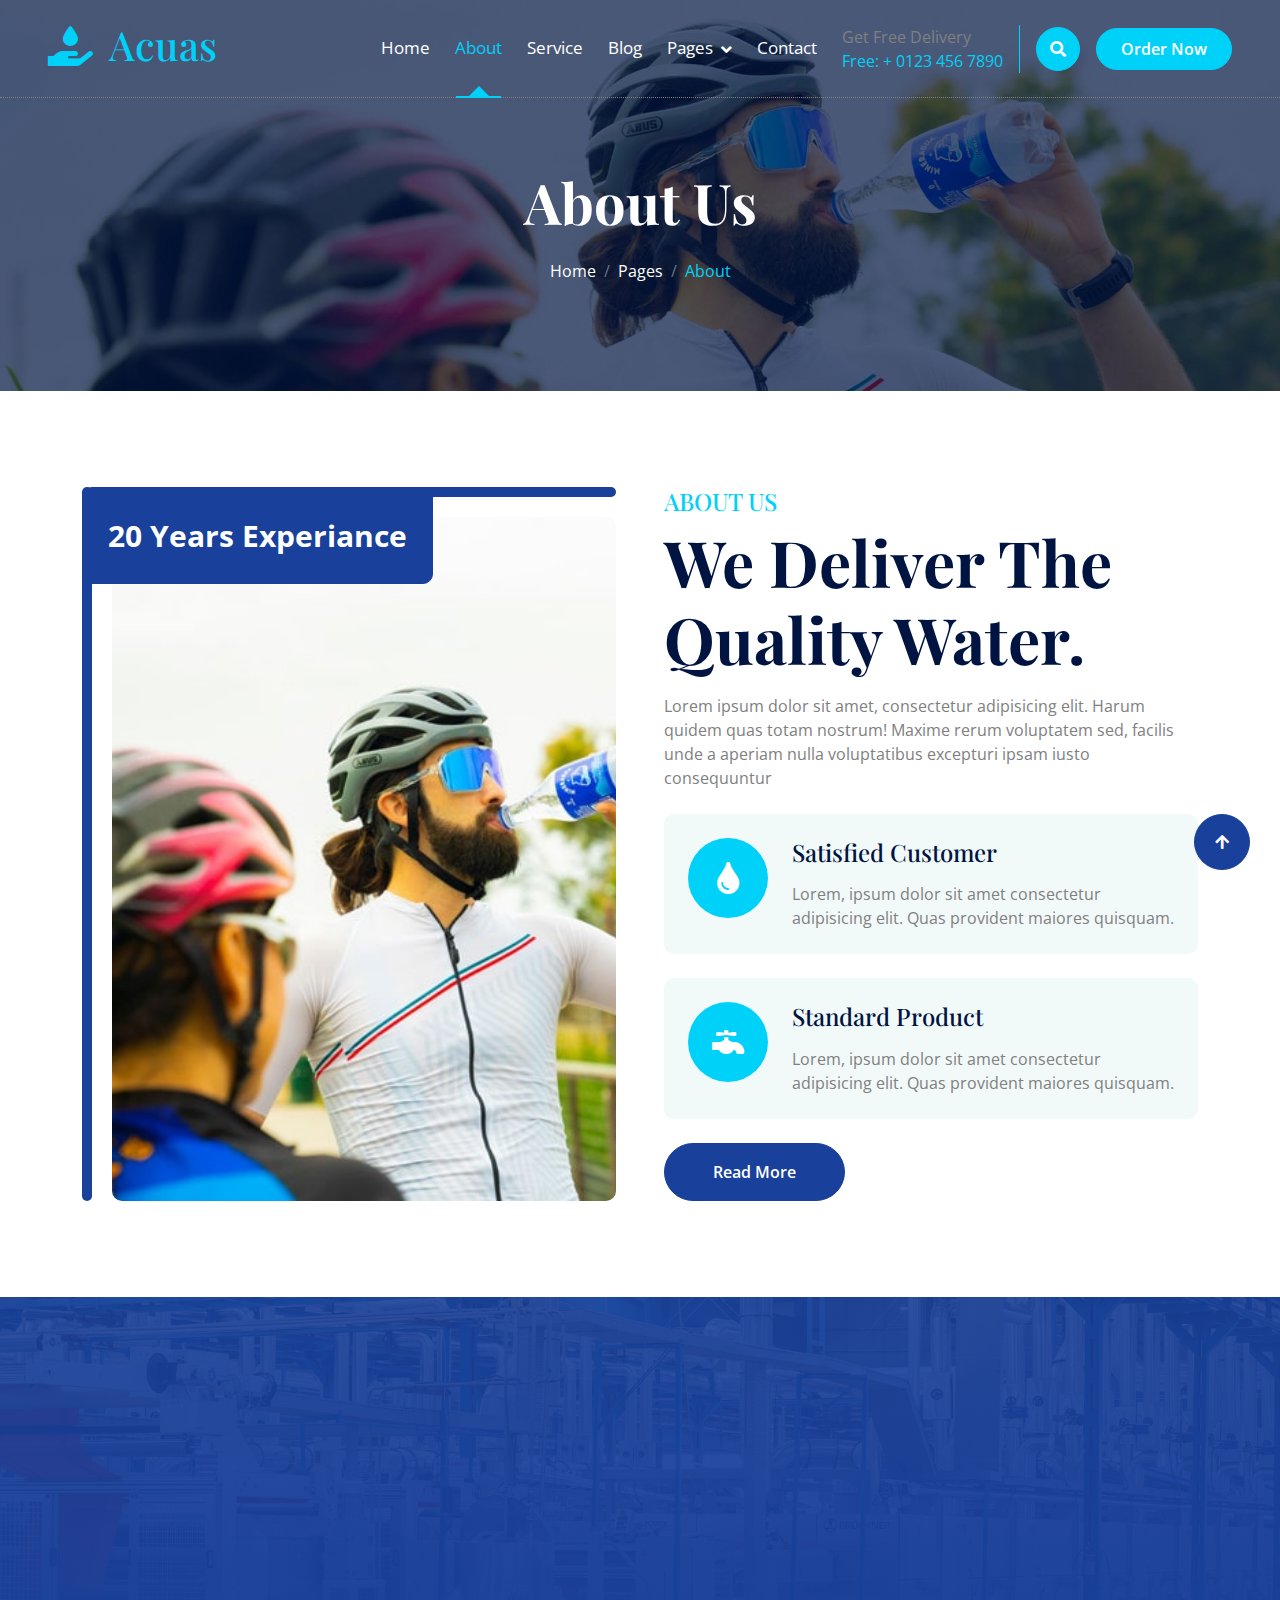
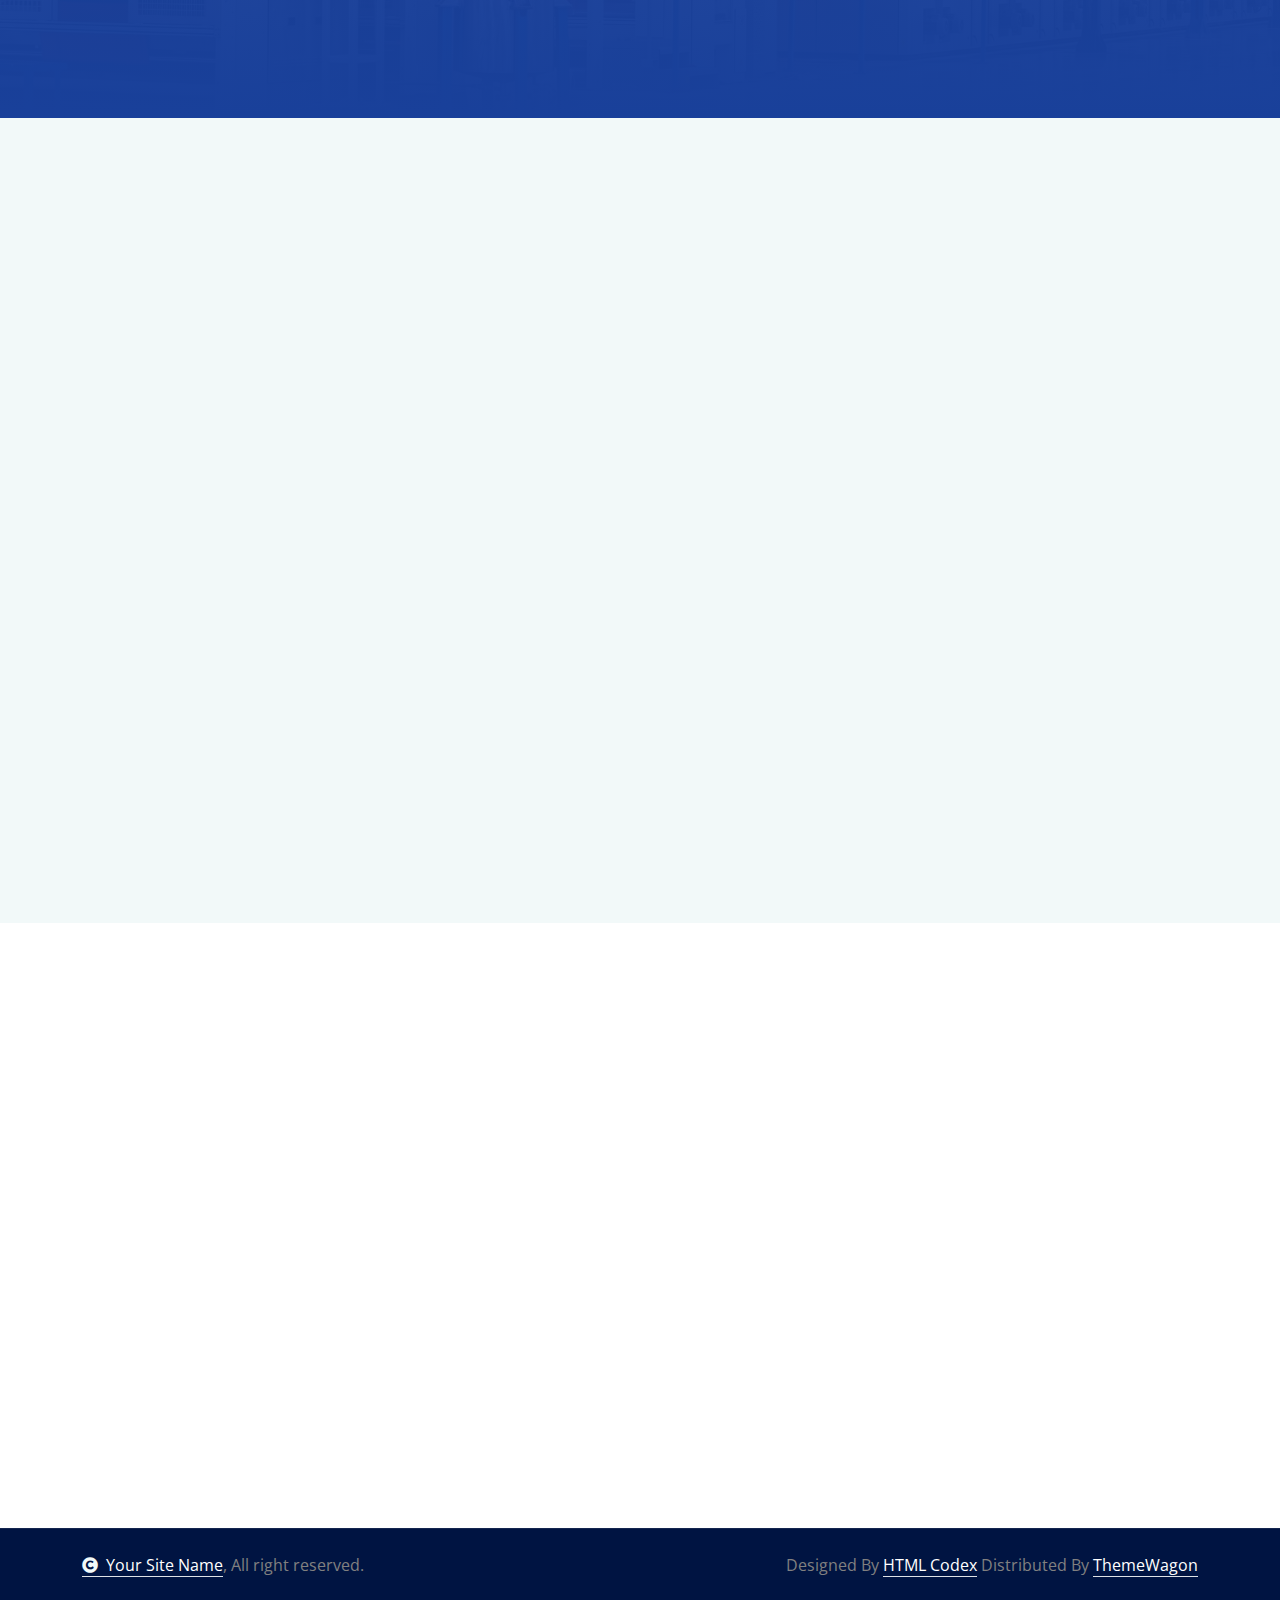
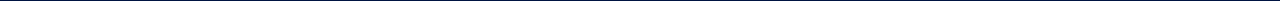
==== about.html @ ed6ddd1a "WIP" ====
<!DOCTYPE html>
<html lang="en">

    <head>
        <meta charset="utf-8">
        <title>Acuas - Drinking Water Website Template</title>
        <meta content="width=device-width, initial-scale=1.0" name="viewport">
        <meta content="" name="keywords">
        <meta content="" name="description">

        <!-- Google Web Fonts -->
        <link rel="preconnect" href="https://fonts.googleapis.com">
        <link rel="preconnect" href="https://fonts.gstatic.com" crossorigin>
        <link href="https://fonts.googleapis.com/css2?family=Open+Sans:ital,wdth,wght@0,75..100,300..800;1,75..100,300..800&family=Playfair+Display:ital,wght@0,400..900;1,400..900&display=swap" rel="stylesheet"> 

        <!-- Icon Font Stylesheet -->
        <link rel="stylesheet" href="https://use.fontawesome.com/releases/v5.15.4/css/all.css"/>
        <link href="https://cdn.jsdelivr.net/npm/bootstrap-icons@1.4.1/font/bootstrap-icons.css" rel="stylesheet">

        <!-- Libraries Stylesheet -->
        <link href="lib/animate/animate.min.css" rel="stylesheet">
        <link href="lib/owlcarousel/assets/owl.carousel.min.css" rel="stylesheet">


        <!-- Customized Bootstrap Stylesheet -->
        <link href="css/bootstrap.min.css" rel="stylesheet">

        <!-- Template Stylesheet -->
        <link href="css/style.css" rel="stylesheet">
    </head>

    <body>

        <!-- Spinner Start -->
        <div id="spinner" class="show bg-white position-fixed translate-middle w-100 vh-100 top-50 start-50 d-flex align-items-center justify-content-center">
            <div class="spinner-border text-primary" style="width: 3rem; height: 3rem;" role="status">
                <span class="sr-only">Loading...</span>
            </div>
        </div>
        <!-- Spinner End -->

        <!-- Navbar & Hero Start -->
        <div class="container-fluid position-relative p-0">
            <nav class="navbar navbar-expand-lg navbar-light px-4 px-lg-5 py-3 py-lg-0">
                <a href="" class="navbar-brand p-0">
                    <h1 class="text-primary"><i class="fas fa-hand-holding-water me-3"></i>Acuas</h1>
                    <!-- <img src="img/logo.png" alt="Logo"> -->
                </a>
                <button class="navbar-toggler" type="button" data-bs-toggle="collapse" data-bs-target="#navbarCollapse">
                    <span class="fa fa-bars"></span>
                </button>
                <div class="collapse navbar-collapse" id="navbarCollapse">
                    <div class="navbar-nav ms-auto py-0">
                        <a href="index.html" class="nav-item nav-link">Home</a>
                        <a href="about.html" class="nav-item nav-link active">About</a>
                        <a href="service.html" class="nav-item nav-link">Service</a>
                        <a href="blog.html" class="nav-item nav-link">Blog</a>
                        <div class="nav-item dropdown">
                            <a href="#" class="nav-link dropdown-toggle" data-bs-toggle="dropdown">Pages</a>
                            <div class="dropdown-menu m-0">
                                <a href="feature.html" class="dropdown-item">Our Feature</a>
                                <a href="product.html" class="dropdown-item">Our Product</a>
                                <a href="team.html" class="dropdown-item">Our Team</a>
                                <a href="testimonial.html" class="dropdown-item">Testimonial</a>
                                <a href="404.html" class="dropdown-item">404 Page</a>
                            </div>
                        </div>
                        <a href="contact.html" class="nav-item nav-link">Contact</a>
                    </div>
                    <div class="d-none d-xl-flex me-3">
                        <div class="d-flex flex-column pe-3 border-end border-primary">
                            <span class="text-body">Get Free Delivery</span>
                            <a href="tel:+4733378901"><span class="text-primary">Free: + 0123 456 7890</span></a>
                        </div>
                    </div>
                    <button class="btn btn-primary btn-md-square d-flex flex-shrink-0 mb-3 mb-lg-0 rounded-circle me-3" data-bs-toggle="modal" data-bs-target="#searchModal"><i class="fas fa-search"></i></button>
                    <a href="" class="btn btn-primary rounded-pill d-inline-flex flex-shrink-0 py-2 px-4">Order Now</a>
                </div>
            </nav>

            <!-- Header Start -->
            <div class="container-fluid bg-breadcrumb">
                <div class="container text-center py-5" style="max-width: 900px;">
                    <h4 class="text-white display-4 mb-4 wow fadeInDown" data-wow-delay="0.1s">About Us</h4>
                    <ol class="breadcrumb d-flex justify-content-center mb-0 wow fadeInDown" data-wow-delay="0.3s">
                        <li class="breadcrumb-item"><a href="index.html">Home</a></li>
                        <li class="breadcrumb-item"><a href="#">Pages</a></li>
                        <li class="breadcrumb-item active text-primary">About</li>
                    </ol>    
                </div>
            </div>
            <!-- Header End -->
        </div>
        <!-- Navbar & Hero End -->

        <!-- Modal Search Start -->
        <div class="modal fade" id="searchModal" tabindex="-1" aria-labelledby="exampleModalLabel" aria-hidden="true">
            <div class="modal-dialog modal-fullscreen">
                <div class="modal-content rounded-0">
                    <div class="modal-header">
                        <h4 class="modal-title mb-0" id="exampleModalLabel">Search by keyword</h4>
                        <button type="button" class="btn-close" data-bs-dismiss="modal" aria-label="Close"></button>
                    </div>
                    <div class="modal-body d-flex align-items-center">
                        <div class="input-group w-75 mx-auto d-flex">
                            <input type="search" class="form-control p-3" placeholder="keywords" aria-describedby="search-icon-1">
                            <span id="search-icon-1" class="input-group-text btn border p-3"><i class="fa fa-search text-white"></i></span>
                        </div>
                    </div>
                </div>
            </div>
        </div>
        <!-- Modal Search End -->

        <!-- About Start -->
        <div class="container-fluid about py-5">
            <div class="container py-5">
                <div class="row g-5">
                    <div class="col-xl-6 wow fadeInLeft" data-wow-delay="0.2s">
                        <div class="about-img rounded h-100">
                            <img src="img/about.jpg" class="img-fluid rounded h-100 w-100" style="object-fit: cover;" alt="">
                            <div class="about-exp"><span>20 Years Experiance</span></div>
                        </div>
                    </div>
                    <div class="col-xl-6 wow fadeInRight" data-wow-delay="0.2s">
                        <div class="about-item">
                            <h4 class="text-primary text-uppercase">About Us</h4>
                            <h1 class="display-3 mb-3">We Deliver The Quality Water.</h1>
                            <p class="mb-4">Lorem ipsum dolor sit amet, consectetur adipisicing elit. Harum quidem quas totam nostrum! Maxime rerum voluptatem sed, facilis unde a aperiam nulla voluptatibus excepturi ipsam iusto consequuntur
                            </p>
                            <div class="bg-light rounded p-4 mb-4">
                                <div class="row">
                                    <div class="col-12">
                                        <div class="d-flex">
                                            <div class="pe-4">
                                                <div class="rounded-circle bg-primary d-flex align-items-center justify-content-center" style="width: 80px; height: 80px;"><i class="fas fa-tint text-white fa-2x"></i></div>
                                            </div>
                                            <div class="">
                                                <a href="#" class="h4 d-inline-block mb-3">Satisfied Customer</a>
                                                <p class="mb-0">Lorem, ipsum dolor sit amet consectetur adipisicing elit. Quas provident maiores quisquam.</p>
                                            </div>
                                        </div>
                                    </div>
                                </div>
                            </div>
                            <div class="bg-light rounded p-4 mb-4">
                                <div class="row">
                                    <div class="col-12">
                                        <div class="d-flex">
                                            <div class="pe-4">
                                                <div class="rounded-circle bg-primary d-flex align-items-center justify-content-center" style="width: 80px; height: 80px;"><i class="fas fa-faucet text-white fa-2x"></i></div>
                                            </div>
                                            <div class="">
                                                <a href="#" class="h4 d-inline-block mb-3">Standard Product</a>
                                                <p class="mb-0">Lorem, ipsum dolor sit amet consectetur adipisicing elit. Quas provident maiores quisquam.</p>
                                            </div>
                                        </div>
                                    </div>
                                </div>
                            </div>
                            <a href="#" class="btn btn-secondary rounded-pill py-3 px-5">Read More</a>
                        </div>
                    </div>
                </div>
            </div>
        </div>
        <!-- About End -->

        <!-- Fact Counter -->
        <div class="container-fluid counter py-5">
            <div class="container py-5">
                <div class="row g-5">
                    <div class="col-md-6 col-lg-6 col-xl-3 wow fadeInUp" data-wow-delay="0.2s">
                        <div class="counter-item">
                            <div class="counter-item-icon mx-auto">
                                <i class="fas fa-thumbs-up fa-3x text-white"></i>
                            </div>
                            <h4 class="text-white my-4">Happy Clients</h4>
                            <div class="counter-counting">
                                <span class="text-white fs-2 fw-bold" data-toggle="counter-up">456</span>
                                <span class="h1 fw-bold text-white">+</span>
                            </div>
                        </div>
                    </div>
                    <div class="col-md-6 col-lg-6 col-xl-3 wow fadeInUp" data-wow-delay="0.4s">
                        <div class="counter-item">
                            <div class="counter-item-icon mx-auto">
                                <i class="fas fa-truck fa-3x text-white"></i>
                            </div>
                            <h4 class="text-white my-4">Transport</h4>
                            <div class="counter-counting">
                                <span class="text-white fs-2 fw-bold" data-toggle="counter-up">513</span>
                                <span class="h1 fw-bold text-white">+</span>
                            </div>
                        </div>
                    </div>
                    <div class="col-md-6 col-lg-6 col-xl-3 wow fadeInUp" data-wow-delay="0.6s">
                        <div class="counter-item">
                            <div class="counter-item-icon mx-auto">
                                <i class="fas fa-users fa-3x text-white"></i>
                            </div>
                            <h4 class="text-white my-4">Employees</h4>
                            <div class="counter-counting">
                                <span class="text-white fs-2 fw-bold" data-toggle="counter-up">53</span>
                                <span class="h1 fw-bold text-white">+</span>
                            </div>
                        </div>
                    </div>
                    <div class="col-md-6 col-lg-6 col-xl-3 wow fadeInUp" data-wow-delay="0.8s">
                        <div class="counter-item">
                            <div class="counter-item-icon mx-auto">
                                <i class="fas fa-heart fa-3x text-white"></i>
                            </div>
                            <h4 class="text-white my-4">Years Experiance</h4>
                            <div class="counter-counting">
                                <span class="text-white fs-2 fw-bold" data-toggle="counter-up">17</span>
                                <span class="h1 fw-bold text-white">+</span>
                            </div>
                        </div>
                    </div>
                </div>
            </div>
        </div>
        <!-- Fact Counter -->

        <!-- feature Start -->
        <div class="container-fluid feature bg-light py-5">
            <div class="container py-5">
                <div class="text-center mx-auto pb-5 wow fadeInUp" data-wow-delay="0.2s" style="max-width: 800px;">
                    <h4 class="text-uppercase text-primary">Our Feature</h4>
                    <h1 class="display-3 text-capitalize mb-3">A Trusted Name In Bottled Water Industry</h1>
                </div>
                <div class="row g-4">
                    <div class=" col-md-6 col-lg-6 col-xl-3 wow fadeInUp" data-wow-delay="0.2s">
                        <div class="feature-item p-4">
                            <div class="feature-icon mb-3"><i class="fas fa-hand-holding-water text-white fa-3x"></i></div>
                            <a href="#" class="h4 mb-3">Quality Check</a>
                            <p class="mb-3">Lorem ipsum dolor sit amet consectetur adipisicing elit. Libero repellat deleniti necessitatibus</p>
                            <a href="#" class="btn text-secondary">Read More <i class="fa fa-angle-right"></i></a>
                        </div>
                    </div>
                    <div class="col-md-6 col-lg-6 col-xl-3 wow fadeInUp" data-wow-delay="0.4s">
                        <div class="feature-item p-4">
                            <div class="feature-icon mb-3"><i class="fas fa-filter text-white fa-3x"></i></div>
                            <a href="#" class="h4 mb-3">5 Steps Filtration</a>
                            <p class="mb-3">Lorem ipsum dolor sit amet consectetur adipisicing elit. Libero repellat deleniti necessitatibus</p>
                            <a href="#" class="btn text-secondary">Read More <i class="fa fa-angle-right"></i></a>
                        </div>
                    </div>
                    <div class="col-md-6 col-lg-6 col-xl-3 wow fadeInUp" data-wow-delay="0.6s">
                        <div class="feature-item p-4">
                            <div class="feature-icon mb-3"><i class="fas fa-recycle text-white fa-3x"></i></div>
                            <a href="#" class="h4 mb-3">Composition</a>
                            <p class="mb-3">Lorem ipsum dolor sit amet consectetur adipisicing elit. Libero repellat deleniti necessitatibus</p>
                            <a href="#" class="btn text-secondary">Read More <i class="fa fa-angle-right"></i></a>
                        </div>
                    </div>
                    <div class="col-md-6 col-lg-6 col-xl-3 wow fadeInUp" data-wow-delay="0.8s">
                        <div class="feature-item p-4">
                            <div class="feature-icon mb-3"><i class="fas fa-microscope text-white fa-3x"></i></div>
                            <a href="#" class="h4 mb-3">Lab Control</a>
                            <p class="mb-3">Lorem ipsum dolor sit amet consectetur adipisicing elit. Libero repellat deleniti necessitatibus</p>
                            <a href="#" class="btn text-secondary">Read More <i class="fa fa-angle-right"></i></a>
                        </div>
                    </div>
                </div>
            </div>
        </div>
        <!-- feature End -->

        <!-- Footer Start -->
        <div class="container-fluid footer py-5 wow fadeIn" data-wow-delay="0.2s">
            <div class="container py-5">
                <div class="row g-5 mb-5 align-items-center">
                    <div class="col-lg-7">
                        <div class="position-relative mx-auto">
                            <input class="form-control rounded-pill w-100 py-3 ps-4 pe-5" type="text" placeholder="Email address to Subscribe">
                            <button type="button" class="btn btn-secondary rounded-pill position-absolute top-0 end-0 py-2 px-4 mt-2 me-2">Subscribe</button>
                        </div>
                    </div>
                    <div class="col-lg-5">
                        <div class="d-flex align-items-center justify-content-center justify-content-lg-end">
                            <a class="btn btn-secondary btn-md-square rounded-circle me-3" href=""><i class="fab fa-facebook-f"></i></a>
                            <a class="btn btn-secondary btn-md-square rounded-circle me-3" href=""><i class="fab fa-twitter"></i></a>
                            <a class="btn btn-secondary btn-md-square rounded-circle me-3" href=""><i class="fab fa-instagram"></i></a>
                            <a class="btn btn-secondary btn-md-square rounded-circle me-0" href=""><i class="fab fa-linkedin-in"></i></a>
                        </div>
                    </div>
                </div>
                <div class="row g-5">
                    <div class="col-md-6 col-lg-6 col-xl-3">
                        <div class="footer-item d-flex flex-column">
                            <div class="footer-item">
                                <h3 class="text-white mb-4"><i class="fas fa-hand-holding-water text-primary me-3"></i>Acuas</h3>
                                <p class="mb-3">Dolor amet sit justo amet elitr clita ipsum elitr est.Lorem ipsum dolor sit amet, consectetur adipiscing elit consectetur adipiscing elit.</p>
                            </div>
                            <div class="position-relative">
                                <input class="form-control rounded-pill w-100 py-3 ps-4 pe-5" type="text" placeholder="Enter your email">
                                <button type="button" class="btn btn-secondary rounded-pill position-absolute top-0 end-0 py-2 mt-2 me-2">SignUp</button>
                            </div>
                        </div>
                    </div>
                    <div class="col-md-6 col-lg-6 col-xl-3">
                        <div class="footer-item d-flex flex-column">
                            <h4 class="text-white mb-4">About Us</h4>
                            <a href="#"><i class="fas fa-angle-right me-2"></i> Why Choose Us</a>
                            <a href="#"><i class="fas fa-angle-right me-2"></i> Free Water Bottles</a>
                            <a href="#"><i class="fas fa-angle-right me-2"></i> Water Dispensers</a>
                            <a href="#"><i class="fas fa-angle-right me-2"></i> Bottled Water Coolers</a>
                            <a href="#"><i class="fas fa-angle-right me-2"></i> Contact us</a>
                            <a href="#"><i class="fas fa-angle-right me-2"></i> Terms & Conditions</a>
                        </div>
                    </div>
                    <div class="col-md-6 col-lg-6 col-xl-3">
                        <div class="footer-item d-flex flex-column">
                            <h4 class="text-white mb-4">Business Hours</h4>
                            <div class="mb-3">
                                <h6 class="text-muted mb-0">Mon - Friday:</h6>
                                <p class="text-white mb-0">09.00 am to 07.00 pm</p>
                            </div>
                            <div class="mb-3">
                                <h6 class="text-muted mb-0">Saturday:</h6>
                                <p class="text-white mb-0">10.00 am to 05.00 pm</p>
                            </div>
                            <div class="mb-3">
                                <h6 class="text-muted mb-0">Vacation:</h6>
                                <p class="text-white mb-0">All Sunday is our vacation</p>
                            </div>
                        </div>
                    </div>
                    <div class="col-md-6 col-lg-6 col-xl-3">
                        <div class="footer-item d-flex flex-column">
                            <h4 class="text-white mb-4">Contact Info</h4>
                            <a href="#"><i class="fa fa-map-marker-alt me-2"></i> 123 Street, New York, USA</a>
                            <a href="mailto:info@example.com"><i class="fas fa-envelope me-2"></i> info@example.com</a>
                            <a href="mailto:info@example.com"><i class="fas fa-envelope me-2"></i> info@example.com</a>
                            <a href="tel:+012 345 67890"><i class="fas fa-phone me-2"></i> +012 345 67890</a>
                            <a href="tel:+012 345 67890" class="mb-3"><i class="fas fa-print me-2"></i> +012 345 67890</a>
                        </div>
                    </div>
                </div>
            </div>
        </div>
        <!-- Footer End -->

        
        <!-- Copyright Start -->
        <div class="container-fluid copyright py-4">
            <div class="container">
                <div class="row g-4 align-items-center">
                    <div class="col-md-6 text-center text-md-start mb-md-0">
                        <span class="text-body"><a href="#" class="border-bottom text-white"><i class="fas fa-copyright text-light me-2"></i>Your Site Name</a>, All right reserved.</span>
                    </div>
                    <div class="col-md-6 text-center text-md-end text-body">
                        <!--/*** This template is free as long as you keep the below author’s credit link/attribution link/backlink. ***/-->
                        <!--/*** If you'd like to use the template without the below author’s credit link/attribution link/backlink, ***/-->
                        <!--/*** you can purchase the Credit Removal License from "https://htmlcodex.com/credit-removal". ***/-->
                        Designed By <a class="border-bottom text-white" href="https://htmlcodex.com">HTML Codex</a> Distributed By <a class="border-bottom text-white" href="https://themewagon.com">ThemeWagon</a>
                    </div>
                </div>
            </div>
        </div>
        <!-- Copyright End -->


        <!-- Back to Top -->
        <a href="#" class="btn btn-secondary btn-lg-square rounded-circle back-to-top"><i class="fa fa-arrow-up"></i></a>   

        
    <!-- JavaScript Libraries -->
    <script src="https://ajax.googleapis.com/ajax/libs/jquery/3.6.4/jquery.min.js"></script>
    <script src="https://cdn.jsdelivr.net/npm/bootstrap@5.0.0/dist/js/bootstrap.bundle.min.js"></script>
    <script src="lib/wow/wow.min.js"></script>
    <script src="lib/easing/easing.min.js"></script>
    <script src="lib/waypoints/waypoints.min.js"></script>
    <script src="lib/counterup/counterup.min.js"></script>
    <script src="lib/owlcarousel/owl.carousel.min.js"></script>
    

    <!-- Template Javascript -->
    <script src="js/main.js"></script>
    </body>

</html>
---- css/style.css ----
/*** Spinner Start ***/
/*** Spinner ***/
#spinner {
    opacity: 0;
    visibility: hidden;
    transition: opacity 0.5s ease-out, visibility 0s linear 0.5s;
    z-index: 99999;
}

#spinner.show {
    transition: opacity 0.5s ease-out, visibility 0s linear 0s;
    visibility: visible;
    opacity: 1;
}
/*** Spinner End ***/

.back-to-top {
    position: fixed;
    right: 30px;
    bottom: 30px;
    transition: 0.5s;
    z-index: 99;
}

/*** Button Start ***/
.btn {
    font-weight: 600;
    transition: 0.5s;
}

.btn-square {
    width: 32px;
    height: 32px;
}

.btn-sm-square {
    width: 34px;
    height: 34px;
}

.btn-md-square {
    width: 44px;
    height: 44px;
}

.btn-lg-square {
    width: 56px;
    height: 56px;
}

.btn-xl-square {
    width: 66px;
    height: 66px;
}

.btn-square,
.btn-sm-square,
.btn-md-square,
.btn-lg-square,
.btn-xl-square {
    padding: 0;
    display: flex;
    align-items: center;
    justify-content: center;
    font-weight: normal;
}

.btn.btn-primary {
    color: var(--bs-white);
}

.btn.btn-primary:hover {
    background: var(--bs-secondary);
    border: 1px solid var(--bs-secondary);
}

.btn.btn-secondary {
    color: var(--bs-white);
}

.btn.btn-secondary:hover {
    background: var(--bs-primary);
    border: 1px solid var(--bs-primary);
}
/*** Topbar Start ***/

/*** Navbar ***/
.navbar-light .navbar-nav .nav-link {
    position: relative;
    margin-right: 25px;
    padding: 35px 0;
    color: var(--bs-white);
    font-size: 17px;
    font-weight: 400;
    outline: none;
    transition: 0.5s;
}

.sticky-top.navbar-light .navbar-nav .nav-link {
    padding: 20px 0;
    color: var(--bs-dark);
}

.navbar-light .navbar-nav .nav-link:hover,
.navbar-light .navbar-nav .nav-link.active {
    color: var(--bs-primary);
}

.navbar-light .navbar-brand img {
    max-height: 60px;
    transition: 0.5s;
}

.sticky-top.navbar-light .navbar-brand img {
    max-height: 45px;
}

.navbar .dropdown-toggle::after {
    border: none;
    content: '\f107';
    font-family: 'Font Awesome 5 Free';
    font-weight: 600;
    vertical-align: middle;
    margin-left: 8px;
}

.dropdown .dropdown-menu a:hover {
    background: var(--bs-primary);
    color: var(--bs-white);
}

.navbar .nav-item:hover .dropdown-menu {
    transform: rotateX(0deg);
    visibility: visible;
    background: var(--bs-light);
    transition: 0.5s;
    opacity: 1;
}

@media (max-width: 991.98px) {
    .sticky-top.navbar-light {
        position: relative;
        background: var(--bs-white);
    }

    .navbar.navbar-expand-lg .navbar-toggler {
        padding: 10px 20px;
        border: 1px solid var(--bs-primary);
        color: var(--bs-primary);
    }

    .navbar-light .navbar-collapse {
        margin-top: 15px;
        border-top: 1px solid rgba(0, 0, 0, 0.08);
    }

    .navbar-light .navbar-nav .nav-link,
    .sticky-top.navbar-light .navbar-nav .nav-link {
        padding: 10px 0;
        margin-left: 0;
        color: var(--bs-dark);
    }

    .navbar-light .navbar-brand img {
        max-height: 45px;
    }
}

@media (min-width: 992px) {
    .navbar .nav-item .dropdown-menu {
        display: block;
        visibility: hidden;
        top: 100%;
        transform: rotateX(-75deg);
        transform-origin: 0% 0%;
        border: 0;
        border-radius: 10px;
        transition: 0.5s;
        opacity: 0;
    }

    .navbar-light {
        position: absolute;
        width: 100%;
        top: 0;
        left: 0;
        border-top: 0;
        border-right: 0;
        border-bottom: 1px solid;
        border-left: 0;
        border-style: dotted;
        z-index: 999;
    }

    .sticky-top.navbar-light {
        position: fixed;
        background: var(--bs-light);
        border: none;
    }

    .navbar-light .navbar-nav .nav-item::before {
        position: absolute;
        content: '';
        width: 0;
        height: 2px;
        bottom: -1px;
        left: 50%;
        background: var(--bs-primary);
        transition: 0.5s;
    }

    .sticky-top.navbar-light .navbar-nav .nav-item::before {
        bottom: 0;
    }

    .navbar-light .navbar-nav .nav-item::after {
        content: '';
        position: absolute;
        bottom: 1px;
        left: 50%;
        transform: translateX(-50%);
        border: 10px solid;
        border-color: transparent transparent var(--bs-primary) transparent;
        opacity: 0;
        transition: 0.5s;
    }

    .navbar-light .navbar-nav .nav-item:hover::after,
    .navbar-light .navbar-nav .nav-item.active::after {
        bottom: 1px;
        opacity: 1;
    }

    .navbar-light .navbar-nav .nav-item:hover::before,
    .navbar-light .navbar-nav .nav-item.active::before {
        width: calc(100% - 2px);
        left: 1px;
    }

    .navbar-light .navbar-nav .nav-link.nav-contact::before {
        display: none;
    }
}
/*** Carousel Hero Header Start ***/
.carousel-header {
    position: relative;
    overflow: hidden;
}

.carousel-indicators {
    display: none;
}

.carousel .carousel-control-prev,
.carousel .carousel-control-next {
    width: 0;
}

.carousel .carousel-control-prev .carousel-control-prev-icon,
.carousel .carousel-control-next .carousel-control-next-icon {
    position: absolute;
    top: 50%;
    transform: translateY(-50%);
    padding: 25px 25px;
    display: flex;
    align-items: center;
    justify-content: center;
    background: var(--bs-primary);
    transition: 0.5s;
}

.carousel .carousel-control-prev .carousel-control-prev-icon {
    left: 0;
    border-left: 0;
    border-top-left-radius: 0;
    border-top-right-radius: 50px;
    border-bottom-left-radius: 0;
    border-bottom-right-radius: 50px;
}

.carousel .carousel-control-next .carousel-control-next-icon {
    right: 0;
    border-right: 0;
    border-top-left-radius: 50px;
    border-top-right-radius: 0;
    border-bottom-left-radius: 50px;
    border-bottom-right-radius: 0;
}

.carousel .carousel-control-prev .carousel-control-prev-icon:hover,
.carousel .carousel-control-next .carousel-control-next-icon:hover {
    background: var(--bs-secondary);
}

.carousel .carousel-inner .carousel-item {
    position: relative;
}

.carousel .carousel-inner .carousel-item .carousel-caption-1 {
    position: absolute;
    width: 100%;
    height: 100%;
    top: 0;
    left: 0;
    padding-top: 100px;
    display: flex;
    align-items: center;
    justify-content: end;
    background: linear-gradient(rgba(0, 0, 0, 0.5), rgba(0, 0, 0, 0.5));
    background-size: cover;
}

.carousel-caption-1-content {
    text-align: end;
    padding-right: 100px;
}

.carousel-caption-1-content .carousel-caption-1-content-btn {
    display: flex;
    justify-content: end;
}

.carousel .carousel-inner .carousel-item .carousel-caption-2 {
    position: absolute;
    width: 100%;
    height: 100%;
    top: 0;
    left: 0;
    padding-top: 100px;
    display: flex;
    align-items: center;
    text-align: center;
    background: linear-gradient(rgba(0, 0, 0, 0.5), rgba(0, 0, 0, 0.5));
    background-size: cover;
}

.carousel-caption-2-content {
    text-align: start;
    padding-left: 100px;
}

.carousel-caption-2-content .carousel-caption-2-content-btn {
    display: flex;
    justify-content: start;
}

@media (max-width: 992px) {
    .carousel .carousel-inner .carousel-item {
        height: 700px;
        margin-top: -100px;
    }

    .carousel .carousel-inner .carousel-item img {
        height: 700px;
        object-fit: cover;
    }

    .carousel .carousel-inner .carousel-item .carousel-caption-1 {
        max-width: 100% !important;
        justify-content: center;
    }

    .carousel-caption-1-content {
        padding: 0 20px !important;
        text-align: center !important;
    }

    .carousel-caption-1-content .carousel-caption-1-content-btn {
        justify-content: center;
    }

    .carousel .carousel-inner .carousel-item .carousel-caption-2 {
        max-width: 100% !important;
        justify-content: center;
    }

    .carousel-caption-2-content {
        padding: 0 20px !important;
        text-align: center !important;
    }

    .carousel-caption-2-content .carousel-caption-2-content-btn {
        justify-content: center;
    }

    .carousel .carousel-control-prev .carousel-control-prev-icon,
    .carousel .carousel-control-next .carousel-control-next-icon {
        display: none;
    }
}

.modal .modal-header {
    height: 100px;
}

#searchModal .modal-content {
    background: rgba(255, 255, 255, 0.6);
}
/*** Carousel Hero Header End ***/

/*** Single Page Hero Header Start ***/
.bg-breadcrumb {
    position: relative;
    overflow: hidden;
    background: linear-gradient(rgba(0, 20, 66, 0.7), rgba(0, 20, 66, 0.7)),
        url(../img/breadcrumb.jpg);
    background-position: center top;
    background-repeat: no-repeat;
    background-size: cover;
    padding: 120px 0 60px 0;
    transition: 0.5s;
}

.bg-breadcrumb .breadcrumb {
    position: relative;
}

.bg-breadcrumb .breadcrumb .breadcrumb-item a {
    color: var(--bs-white);
}

@media (max-width: 992px) {
    .bg-breadcrumb {
        padding: 60px 0 60px 0;
    }
}
/*** Single Page Hero Header End ***/

/*** Features Start ***/
.feature .feature-item {
    display: flex;
    flex-direction: column;
    align-items: center;
    text-align: center;
    background: var(--bs-white);
    border-radius: 10px;
    transition: 0.5s;
}

.feature .feature-item:hover {
    box-shadow: 0 0 45px rgba(0, 0, 0, 0.08);
}

.feature .feature-item .feature-icon {
    width: 100px;
    height: 100px;
    border-radius: 50px;
    display: flex;
    align-items: center;
    justify-content: center;
    background: var(--bs-primary);
}

.feature .feature-item .feature-icon i {
    transition: 0.5s;
}

.feature .feature-item:hover .feature-icon i {
    transform: rotate(360deg);
}

.feature .feature-item a.btn {
    transition: 0.5s;
}

.feature .feature-item:hover a.btn:hover {
    color: var(--bs-primary) !important;
}
/*** Features End ***/

/*** About Start ***/
.about .about-img {
    position: relative;
    padding-bottom: 30px;
    margin-top: 30px;
    margin-left: 30px;
}

.about .about-img::before {
    content: '';
    position: absolute;
    width: 100%;
    height: 10px;
    top: -30px;
    right: 0;
    border-radius: 10px;
    background: var(--bs-secondary);
}

.about .about-img::after {
    content: '';
    position: absolute;
    width: 10px;
    height: 100%;
    left: -30px;
    bottom: 30px;
    border-radius: 10px;
    background: var(--bs-secondary);
}

.about .about-img .about-exp {
    position: absolute;
    top: 0;
    left: 0;
    padding: 25px;
    font-size: 30px;
    font-weight: bold;
    background: var(--bs-secondary);
    color: var(--bs-white);
    border: 1px solid var(--bs-secondary);
    margin-top: -30px;
    margin-left: -30px;
    border-radius: 10px;
}
/*** About End ***/

/*** Service Start ***/
.service-item {
    position: relative;
    box-shadow: 0 0 45px rgba(0, 0, 0, 0.08);
}

.service-item::after {
    content: '';
    position: absolute;
    width: 0;
    height: 0;
    left: 0;
    bottom: 0;
    border-radius: 10px;
    background: var(--bs-primary);
    transition: 0.5s;
    z-index: 1;
}

.service-item:hover::after {
    width: 100%;
    height: 100%;
}

.service-item:hover .service-content,
.service-item:hover .service-btn {
    position: relative;
    z-index: 2;
}

.service-item .service-content a,
.service-item .service-content p {
    transition: 0.5s;
}

.service-item:hover .service-content a:hover {
    color: var(--bs-secondary);
}

.service-item:hover .service-content p {
    color: var(--bs-white);
}

.service-item .service-btn {
    width: 80px;
    height: 80px;
    border-radius: 50px;
    display: flex;
    align-items: center;
    justify-content: center;
    background: var(--bs-primary);
    transition: 0.5s;
}

.service-item .service-btn i {
    transition: 0.5s;
}

.service-item:hover .service-btn {
    background: var(--bs-white);
}

.service-item:hover .service-btn i {
    transform: rotate(360deg);
    color: var(--bs-primary) !important;
}
/*** Service End ***/

/*** Counter Start ***/
.counter {
    position: relative;
    overflow: hidden;
    background: linear-gradient(rgba(25, 64, 154, 0.9), rgba(25, 64, 154, 1)),
        url(../img/fact-bg.jpg);
    background-position: center top;
    background-repeat: no-repeat;
    background-size: cover;
}

.counter .counter-item {
    display: flex;
    flex-direction: column;
    justify-content: center;
    text-align: center;
}

.counter .counter-item .counter-item-icon {
    width: 100px;
    height: 100px;
    border-radius: 50px;
    background: var(--bs-primary);
    display: inline-flex;
    align-items: center;
    justify-content: center;
}
/*** Counter End ***/

/*** Products Start ***/
.product .product-item {
    border: 1px solid rgba(196, 211, 211, 0.9);
    border-radius: 10px;
}

/*** Products End ***/

/*** Blog Start ***/
.blog .blog-item {
    border-radius: 10px;
    background: var(--bs-light);
    transition: 0.5s;
}

.blog .blog-item:hover {
    box-shadow: 0 0 45px rgba(0, 0, 0, 0.2);
}

.blog .blog-item .blog-img {
    position: relative;
    overflow: hidden;
    border-top-left-radius: 10px;
    border-top-right-radius: 10px;
}

.blog .blog-item .blog-img::after {
    content: '';
    position: absolute;
    width: 100%;
    height: 100%;
    top: 0;
    left: 0;
    border-top-left-radius: 10px;
    border-top-right-radius: 10px;
    transition: 0.5s;
    z-index: 1;
}

.blog .blog-item .blog-img img {
    transition: 0.5s;
}

.blog .blog-item:hover .blog-img img {
    transform: scale(1.2);
}

.blog .blog-item:hover .blog-img::after {
    background: rgba(0, 209, 249, 0.2);
}

.blog .blog-item .blog-date {
    position: absolute;
    top: 25px;
    left: 25px;
    border-radius: 10px;
    background: var(--bs-primary);
    color: var(--bs-white);
    z-index: 2;
}

.blog .blog-item .blog-content a {
    transition: 0.5s;
}

.blog .blog-item:hover .blog-content a:hover {
    color: var(--bs-primary) !important;
}
/*** Blog End ***/

/*** Team Start ***/
.team .team-item {
    position: relative;
    overflow: hidden;
    background: var(--bs-white);
    border: 1px solid var(--bs-secondary);
    border-radius: 10px;
}

.team .team-item .team-inner {
    transition: 0.5s;
}
.team .team-item:hover .team-inner {
    box-shadow: 0 0 45px rgba(0, 0, 0, 0.2);
}

.team .team-item .team-inner .team-img {
    position: relative;
    z-index: 2;
}

.team .team-item .team-inner .team-img::after {
    content: '';
    width: 100%;
    height: 0;
    position: absolute;
    top: 0;
    left: 0;
    border-top-left-radius: 10px;
    border-top-right-radius: 10px;
    background: rgba(0, 209, 249, 0.2);
    transition: 0.5s;
    z-index: 3;
}

.team .team-item:hover .team-inner .team-img::after {
    height: 100%;
}

.team .team-item .team-inner .team-img .team-share {
    position: absolute;
    left: 10px;
    bottom: 10px;
    transition: 0.5s;
    z-index: 2;
}

.team .team-item:hover .team-inner .team-img .team-share {
    opacity: 0;
}

.team .team-item .team-inner .team-img .team-icon {
    position: absolute;
    bottom: 0;
    left: -100%;
    border-bottom-left-radius: 0 !important;
    border-top-left-radius: 0 !important;
    display: inline-flex;
    background: var(--bs-primary);
    transition: 0.5s;
    z-index: 4;
}

.team .team-item:hover .team-inner .team-img .team-icon {
    left: -25px;
}
/*** Team End ***/

/*** testimonial Start ***/
.testimonial .owl-nav .owl-prev {
    position: absolute;
    top: -58px;
    right: 0;
    background: var(--bs-primary);
    color: var(--bs-white);
    padding: 5px 30px;
    border-radius: 30px;
    transition: 0.5s;
}

.testimonial .owl-nav .owl-prev:hover {
    background: var(--bs-secondary);
    color: var(--bs-white);
}

.testimonial .owl-nav .owl-next {
    position: absolute;
    top: -58px;
    right: 88px;
    background: var(--bs-primary);
    color: var(--bs-white);
    padding: 5px 30px;
    border-radius: 30px;
    transition: 0.5s;
}

.testimonial .owl-nav .owl-next:hover {
    background: var(--bs-secondary);
    color: var(--bs-white);
}

.testimonial-carousel .owl-dots {
    display: flex;
    justify-content: center;
    margin-left: 20px;
    margin-top: 20px;
}

.testimonial-carousel .owl-dots .owl-dot {
    width: 20px;
    height: 20px;
    border-radius: 20px;
    margin-right: 15px;
    border: 1px solid var(--bs-secondary);
    background: var(--bs-primary);
    transition: 0.5s;
}

.testimonial-carousel .owl-dots .owl-dot.active {
    width: 20px;
    height: 20px;
    border-radius: 20px;
    border: 1px solid var(--bs-primary);
    background: var(--bs-secondary) !important;
    transition: 0.5s;
}

.testimonial-carousel .owl-dots .owl-dot span {
    position: relative;
    margin-top: 50%;
    margin-left: 50%;
    transform: translate(-50%, -50%);
    display: flex;
    align-items: center;
    justify-content: center;
    text-align: center;
}

.testimonial-carousel .owl-dots .owl-dot span::after {
    content: '';
    width: 8px;
    height: 8px;
    border-radius: 8px;
    position: absolute;
    top: 50%;
    left: 0;
    transform: translateY(-50%);
    display: flex;
    align-items: center;
    justify-content: center;
    text-align: center;
    background: var(--bs-white);
}

@media (max-width: 992px) {
    .owl-carousel.testimonial-carousel {
        padding-top: 30px;
    }

    .testimonial .owl-nav .owl-prev,
    .testimonial .owl-nav .owl-next {
        top: -30px;
    }
}
/*** testimonial End ***/

/*** Footer Start ***/
.footer {
    background: var(--bs-dark);
}

.footer .footer-item a {
    line-height: 35px;
    color: var(--bs-body);
    transition: 0.5s;
}

.footer .footer-item p {
    line-height: 35px;
}

.footer .footer-item a:hover {
    letter-spacing: 1px;
    color: var(--bs-primary);
}

.footer .footer-item .footer-btn a,
.footer .footer-item .footer-btn a i {
    transition: 0.5s;
}

.footer .footer-item .footer-btn a:hover {
    background: var(--bs-white);
}

.footer .footer-item .footer-btn a:hover i {
    color: var(--bs-primary) !important;
}
/*** Footer End ***/

/*** copyright Start ***/
.copyright {
    border-top: 1px solid rgba(255, 255, 255, 0.08);
    background: var(--bs-dark);
}
/*** copyright end ***/

@import url('https://fonts.googleapis.com/css2?family=Poppins:wght@300;400;500;600&display=swap');

.cookie-wrapper {
    position: fixed;
    bottom: 50px;
    left: 50px;
    width: 40%;
    background: #fff;
    padding: 15px 25px 22px;
    transition: right 0.3s ease;
    box-shadow: 0 5px 10px rgb(188 188 188);
    z-index: 999;
    border-radius: 10px;
}
.cookie-wrapper .show {
    right: 20px;
}

@media (max-width: 772px) {
    .cookie-wrapper {
        width: 100%;
        bottom: 0px;
        left: 0px;
    }
}

.hidden {
    display: none;
}
header i {
    color: #00d1f9;
    font-size: 32px;
    text-align: center;
}
header h2 {
    color: #00d1f9;
    font-weight: 500;
    text-align: center;
}
.data {
    text-align: center;
}
.data p a {
    color: #00d1f9;
    text-decoration: none;
    text-align: center !important;
}
.data p a:hover {
    text-decoration: underline;
}
.buttons {
    padding: 20px 0px;
    text-align: center;
}
.buttons .cookie-button {
    border: 2px solid #00d1f9;
    color: #fff;
    padding: 8px 0;
    background: #00d1f9;
    cursor: pointer;
    width: calc(100% / 2 - 10px);
    transition: all 0.2s ease;
    max-width: 150px;
    border-radius: 30px;
}
.buttons #acceptBtn:hover {
    background-color: transparent;
    color: #00d1f9;
}
#declineBtn {
    background-color: #fff;
    color: #00d1f9;
    border-radius: 30px;
}
#declineBtn:hover {
    background-color: #00d1f9;
    color: #fff;
}
#result {
    color: #00d1f9;
    font-size: 14px;
}
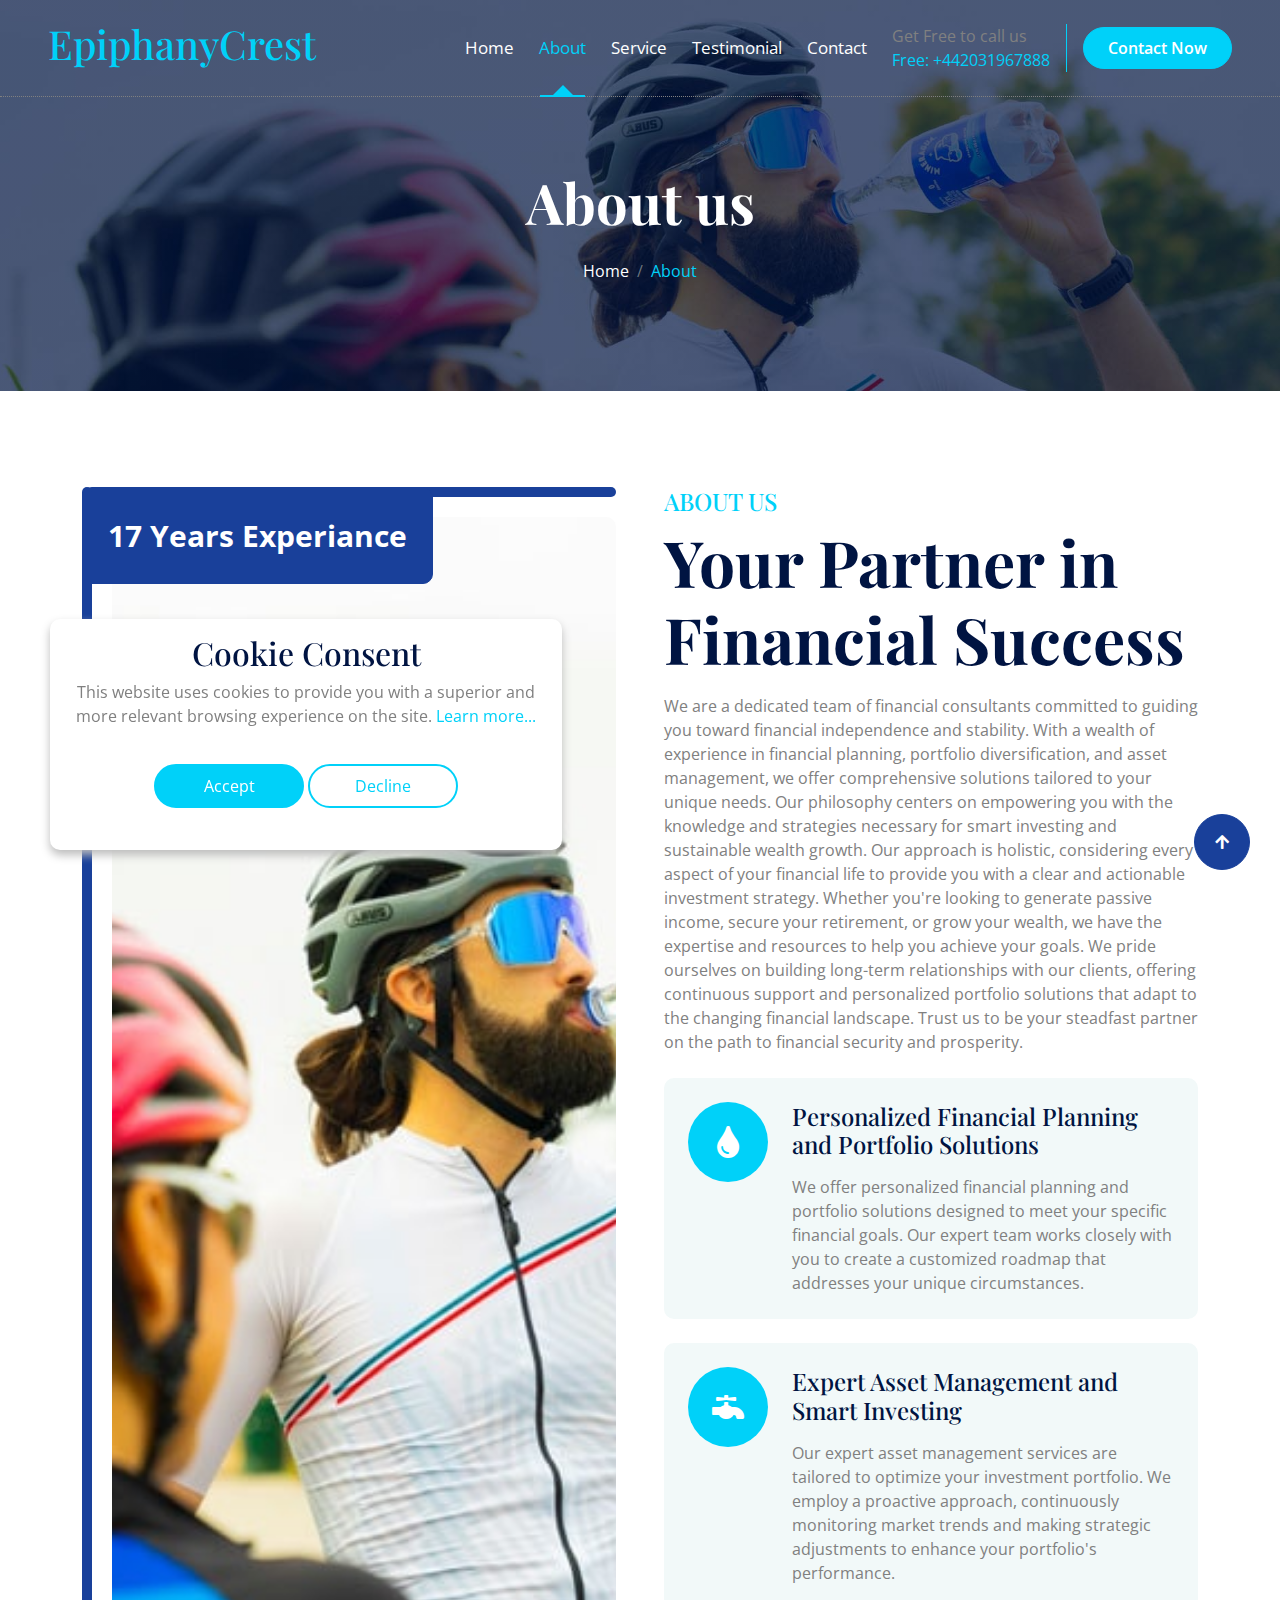
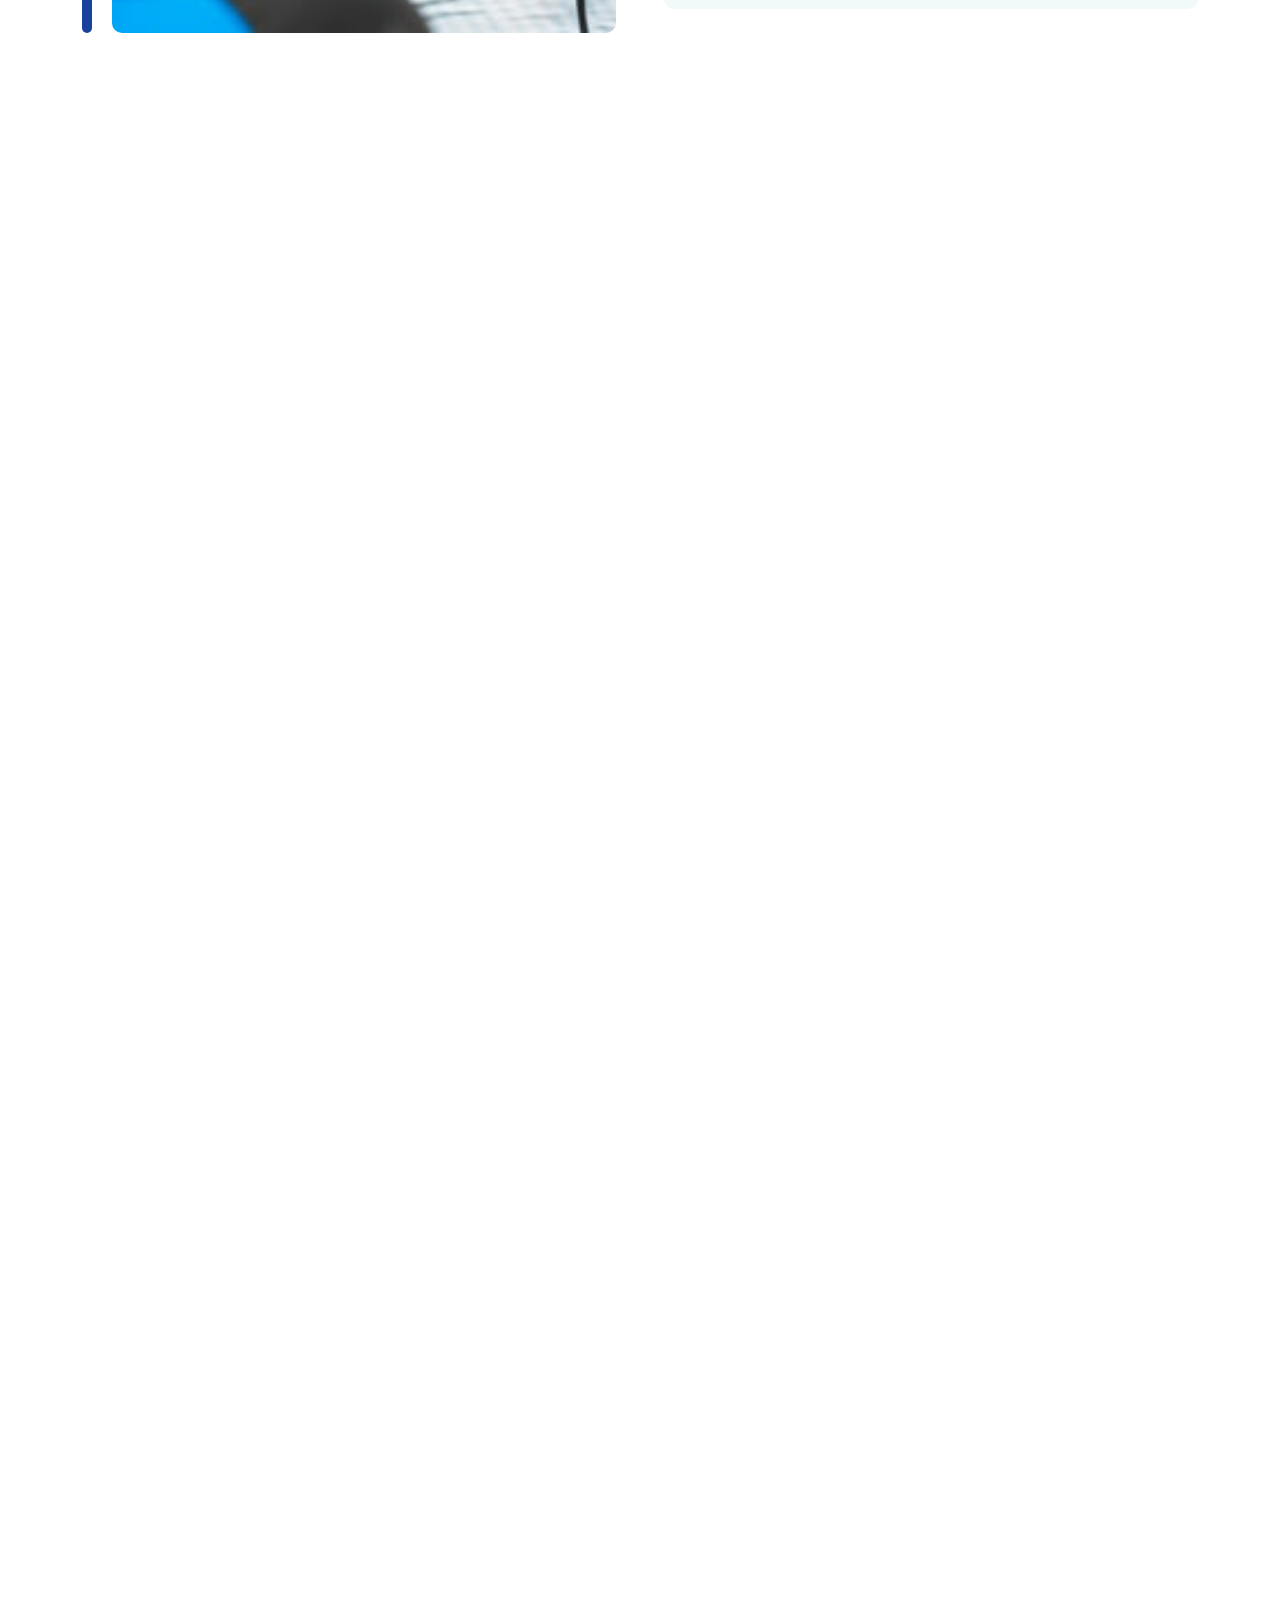
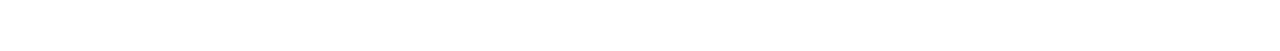
==== commit 41f4381b: "WIP" ====
--- a/about.html
+++ b/about.html
@@ -1,39 +1,55 @@
 <!DOCTYPE html>
 <html lang="en">
-
     <head>
-        <meta charset="utf-8">
-        <title>Acuas - Drinking Water Website Template</title>
-        <meta content="width=device-width, initial-scale=1.0" name="viewport">
-        <meta content="" name="keywords">
-        <meta content="" name="description">
+        <meta charset="utf-8" />
+        <title>EpiphanyCrest</title>
+        <meta content="width=device-width, initial-scale=1.0" name="viewport" />
+        <meta content="" name="keywords" />
+        <meta content="" name="description" />
 
         <!-- Google Web Fonts -->
-        <link rel="preconnect" href="https://fonts.googleapis.com">
-        <link rel="preconnect" href="https://fonts.gstatic.com" crossorigin>
-        <link href="https://fonts.googleapis.com/css2?family=Open+Sans:ital,wdth,wght@0,75..100,300..800;1,75..100,300..800&family=Playfair+Display:ital,wght@0,400..900;1,400..900&display=swap" rel="stylesheet"> 
+        <link rel="preconnect" href="https://fonts.googleapis.com" />
+        <link rel="preconnect" href="https://fonts.gstatic.com" crossorigin />
+        <link
+            href="https://fonts.googleapis.com/css2?family=Open+Sans:ital,wdth,wght@0,75..100,300..800;1,75..100,300..800&family=Playfair+Display:ital,wght@0,400..900;1,400..900&display=swap"
+            rel="stylesheet"
+        />
 
         <!-- Icon Font Stylesheet -->
-        <link rel="stylesheet" href="https://use.fontawesome.com/releases/v5.15.4/css/all.css"/>
-        <link href="https://cdn.jsdelivr.net/npm/bootstrap-icons@1.4.1/font/bootstrap-icons.css" rel="stylesheet">
+        <link
+            rel="stylesheet"
+            href="https://use.fontawesome.com/releases/v5.15.4/css/all.css"
+        />
+        <link
+            href="https://cdn.jsdelivr.net/npm/bootstrap-icons@1.4.1/font/bootstrap-icons.css"
+            rel="stylesheet"
+        />
 
         <!-- Libraries Stylesheet -->
-        <link href="lib/animate/animate.min.css" rel="stylesheet">
-        <link href="lib/owlcarousel/assets/owl.carousel.min.css" rel="stylesheet">
-
+        <link href="lib/animate/animate.min.css" rel="stylesheet" />
+        <link
+            href="lib/owlcarousel/assets/owl.carousel.min.css"
+            rel="stylesheet"
+        />
 
         <!-- Customized Bootstrap Stylesheet -->
-        <link href="css/bootstrap.min.css" rel="stylesheet">
+        <link href="css/bootstrap.min.css" rel="stylesheet" />
 
         <!-- Template Stylesheet -->
-        <link href="css/style.css" rel="stylesheet">
+        <link href="css/style.css" rel="stylesheet" />
     </head>
 
     <body>
-
         <!-- Spinner Start -->
-        <div id="spinner" class="show bg-white position-fixed translate-middle w-100 vh-100 top-50 start-50 d-flex align-items-center justify-content-center">
-            <div class="spinner-border text-primary" style="width: 3rem; height: 3rem;" role="status">
+        <div
+            id="spinner"
+            class="show bg-white position-fixed translate-middle w-100 vh-100 top-50 start-50 d-flex align-items-center justify-content-center"
+        >
+            <div
+                class="spinner-border text-primary"
+                style="width: 3rem; height: 3rem"
+                role="status"
+            >
                 <span class="sr-only">Loading...</span>
             </div>
         </div>
@@ -41,76 +57,84 @@
 
         <!-- Navbar & Hero Start -->
         <div class="container-fluid position-relative p-0">
-            <nav class="navbar navbar-expand-lg navbar-light px-4 px-lg-5 py-3 py-lg-0">
-                <a href="" class="navbar-brand p-0">
-                    <h1 class="text-primary"><i class="fas fa-hand-holding-water me-3"></i>Acuas</h1>
+            <nav
+                class="navbar navbar-expand-lg navbar-light px-4 px-lg-5 py-3 py-lg-0"
+            >
+                <a href="index.html" class="navbar-brand p-0">
+                    <h1 class="text-primary">EpiphanyCrest</h1>
                     <!-- <img src="img/logo.png" alt="Logo"> -->
                 </a>
-                <button class="navbar-toggler" type="button" data-bs-toggle="collapse" data-bs-target="#navbarCollapse">
+                <button
+                    class="navbar-toggler"
+                    type="button"
+                    data-bs-toggle="collapse"
+                    data-bs-target="#navbarCollapse"
+                >
                     <span class="fa fa-bars"></span>
                 </button>
                 <div class="collapse navbar-collapse" id="navbarCollapse">
                     <div class="navbar-nav ms-auto py-0">
                         <a href="index.html" class="nav-item nav-link">Home</a>
-                        <a href="about.html" class="nav-item nav-link active">About</a>
-                        <a href="service.html" class="nav-item nav-link">Service</a>
-                        <a href="blog.html" class="nav-item nav-link">Blog</a>
-                        <div class="nav-item dropdown">
-                            <a href="#" class="nav-link dropdown-toggle" data-bs-toggle="dropdown">Pages</a>
-                            <div class="dropdown-menu m-0">
-                                <a href="feature.html" class="dropdown-item">Our Feature</a>
-                                <a href="product.html" class="dropdown-item">Our Product</a>
-                                <a href="team.html" class="dropdown-item">Our Team</a>
-                                <a href="testimonial.html" class="dropdown-item">Testimonial</a>
-                                <a href="404.html" class="dropdown-item">404 Page</a>
-                            </div>
-                        </div>
-                        <a href="contact.html" class="nav-item nav-link">Contact</a>
+                        <a href="about.html" class="nav-item nav-link active"
+                            >About</a
+                        >
+                        <a href="service.html" class="nav-item nav-link"
+                            >Service</a
+                        >
+                        <a href="testimonial.html" class="nav-item nav-link"
+                            >Testimonial</a
+                        >
+                        <a href="contact.html" class="nav-item nav-link"
+                            >Contact</a
+                        >
                     </div>
                     <div class="d-none d-xl-flex me-3">
-                        <div class="d-flex flex-column pe-3 border-end border-primary">
-                            <span class="text-body">Get Free Delivery</span>
-                            <a href="tel:+4733378901"><span class="text-primary">Free: + 0123 456 7890</span></a>
-                        </div>
-                    </div>
-                    <button class="btn btn-primary btn-md-square d-flex flex-shrink-0 mb-3 mb-lg-0 rounded-circle me-3" data-bs-toggle="modal" data-bs-target="#searchModal"><i class="fas fa-search"></i></button>
-                    <a href="" class="btn btn-primary rounded-pill d-inline-flex flex-shrink-0 py-2 px-4">Order Now</a>
+                        <div
+                            class="d-flex flex-column pe-3 border-end border-primary"
+                        >
+                            <span class="text-body">Get Free to call us</span>
+                            <a href="tel:+4733378901"
+                                ><span class="text-primary"
+                                    >Free: +442031967888</span
+                                ></a
+                            >
+                        </div>
+                    </div>
+                    <a
+                        href="contact.html"
+                        class="btn btn-primary rounded-pill d-inline-flex flex-shrink-0 py-2 px-4"
+                        >Contact Now</a
+                    >
                 </div>
             </nav>
-
             <!-- Header Start -->
             <div class="container-fluid bg-breadcrumb">
-                <div class="container text-center py-5" style="max-width: 900px;">
-                    <h4 class="text-white display-4 mb-4 wow fadeInDown" data-wow-delay="0.1s">About Us</h4>
-                    <ol class="breadcrumb d-flex justify-content-center mb-0 wow fadeInDown" data-wow-delay="0.3s">
-                        <li class="breadcrumb-item"><a href="index.html">Home</a></li>
-                        <li class="breadcrumb-item"><a href="#">Pages</a></li>
-                        <li class="breadcrumb-item active text-primary">About</li>
-                    </ol>    
+                <div
+                    class="container text-center py-5"
+                    style="max-width: 900px"
+                >
+                    <h4
+                        class="text-white display-4 mb-4 wow fadeInDown"
+                        data-wow-delay="0.1s"
+                    >
+                        About us
+                    </h4>
+                    <ol
+                        class="breadcrumb d-flex justify-content-center mb-0 wow fadeInDown"
+                        data-wow-delay="0.3s"
+                    >
+                        <li class="breadcrumb-item">
+                            <a href="index.html">Home</a>
+                        </li>
+                        <li class="breadcrumb-item active text-primary">
+                            About
+                        </li>
+                    </ol>
                 </div>
             </div>
             <!-- Header End -->
         </div>
         <!-- Navbar & Hero End -->
-
-        <!-- Modal Search Start -->
-        <div class="modal fade" id="searchModal" tabindex="-1" aria-labelledby="exampleModalLabel" aria-hidden="true">
-            <div class="modal-dialog modal-fullscreen">
-                <div class="modal-content rounded-0">
-                    <div class="modal-header">
-                        <h4 class="modal-title mb-0" id="exampleModalLabel">Search by keyword</h4>
-                        <button type="button" class="btn-close" data-bs-dismiss="modal" aria-label="Close"></button>
-                    </div>
-                    <div class="modal-body d-flex align-items-center">
-                        <div class="input-group w-75 mx-auto d-flex">
-                            <input type="search" class="form-control p-3" placeholder="keywords" aria-describedby="search-icon-1">
-                            <span id="search-icon-1" class="input-group-text btn border p-3"><i class="fa fa-search text-white"></i></span>
-                        </div>
-                    </div>
-                </div>
-            </div>
-        </div>
-        <!-- Modal Search End -->
 
         <!-- About Start -->
         <div class="container-fluid about py-5">
@@ -118,26 +142,86 @@
                 <div class="row g-5">
                     <div class="col-xl-6 wow fadeInLeft" data-wow-delay="0.2s">
                         <div class="about-img rounded h-100">
-                            <img src="img/about.jpg" class="img-fluid rounded h-100 w-100" style="object-fit: cover;" alt="">
-                            <div class="about-exp"><span>20 Years Experiance</span></div>
+                            <img
+                                src="img/about.jpg"
+                                class="img-fluid rounded h-100 w-100"
+                                style="object-fit: cover"
+                                alt=""
+                            />
+                            <div class="about-exp">
+                                <span>17 Years Experiance</span>
+                            </div>
                         </div>
                     </div>
                     <div class="col-xl-6 wow fadeInRight" data-wow-delay="0.2s">
                         <div class="about-item">
-                            <h4 class="text-primary text-uppercase">About Us</h4>
-                            <h1 class="display-3 mb-3">We Deliver The Quality Water.</h1>
-                            <p class="mb-4">Lorem ipsum dolor sit amet, consectetur adipisicing elit. Harum quidem quas totam nostrum! Maxime rerum voluptatem sed, facilis unde a aperiam nulla voluptatibus excepturi ipsam iusto consequuntur
+                            <h4 class="text-primary text-uppercase">
+                                About Us
+                            </h4>
+                            <h1 class="display-3 mb-3">
+                                Your Partner in Financial Success
+                            </h1>
+                            <p class="mb-4">
+                                We are a dedicated team of financial consultants
+                                committed to guiding you toward financial
+                                independence and stability. With a wealth of
+                                experience in financial planning, portfolio
+                                diversification, and asset management, we offer
+                                comprehensive solutions tailored to your unique
+                                needs. Our philosophy centers on empowering you
+                                with the knowledge and strategies necessary for
+                                smart investing and sustainable wealth growth.
+                                Our approach is holistic, considering every
+                                aspect of your financial life to provide you
+                                with a clear and actionable investment strategy.
+                                Whether you're looking to generate passive
+                                income, secure your retirement, or grow your
+                                wealth, we have the expertise and resources to
+                                help you achieve your goals. We pride ourselves
+                                on building long-term relationships with our
+                                clients, offering continuous support and
+                                personalized portfolio solutions that adapt to
+                                the changing financial landscape. Trust us to be
+                                your steadfast partner on the path to financial
+                                security and prosperity.
                             </p>
                             <div class="bg-light rounded p-4 mb-4">
                                 <div class="row">
                                     <div class="col-12">
                                         <div class="d-flex">
                                             <div class="pe-4">
-                                                <div class="rounded-circle bg-primary d-flex align-items-center justify-content-center" style="width: 80px; height: 80px;"><i class="fas fa-tint text-white fa-2x"></i></div>
+                                                <div
+                                                    class="rounded-circle bg-primary d-flex align-items-center justify-content-center"
+                                                    style="
+                                                        width: 80px;
+                                                        height: 80px;
+                                                    "
+                                                >
+                                                    <i
+                                                        class="fas fa-tint text-white fa-2x"
+                                                    ></i>
+                                                </div>
                                             </div>
                                             <div class="">
-                                                <a href="#" class="h4 d-inline-block mb-3">Satisfied Customer</a>
-                                                <p class="mb-0">Lorem, ipsum dolor sit amet consectetur adipisicing elit. Quas provident maiores quisquam.</p>
+                                                <a
+                                                    href="#"
+                                                    class="h4 d-inline-block mb-3"
+                                                >
+                                                    Personalized Financial
+                                                    Planning and Portfolio
+                                                    Solutions</a
+                                                >
+                                                <p class="mb-0">
+                                                    We offer personalized
+                                                    financial planning and
+                                                    portfolio solutions designed
+                                                    to meet your specific
+                                                    financial goals. Our expert
+                                                    team works closely with you
+                                                    to create a customized
+                                                    roadmap that addresses your
+                                                    unique circumstances.
+                                                </p>
                                             </div>
                                         </div>
                                     </div>
@@ -148,17 +232,43 @@
                                     <div class="col-12">
                                         <div class="d-flex">
                                             <div class="pe-4">
-                                                <div class="rounded-circle bg-primary d-flex align-items-center justify-content-center" style="width: 80px; height: 80px;"><i class="fas fa-faucet text-white fa-2x"></i></div>
+                                                <div
+                                                    class="rounded-circle bg-primary d-flex align-items-center justify-content-center"
+                                                    style="
+                                                        width: 80px;
+                                                        height: 80px;
+                                                    "
+                                                >
+                                                    <i
+                                                        class="fas fa-faucet text-white fa-2x"
+                                                    ></i>
+                                                </div>
                                             </div>
                                             <div class="">
-                                                <a href="#" class="h4 d-inline-block mb-3">Standard Product</a>
-                                                <p class="mb-0">Lorem, ipsum dolor sit amet consectetur adipisicing elit. Quas provident maiores quisquam.</p>
+                                                <a
+                                                    href="#"
+                                                    class="h4 d-inline-block mb-3"
+                                                >
+                                                    Expert Asset Management and
+                                                    Smart Investing</a
+                                                >
+                                                <p class="mb-0">
+                                                    Our expert asset management
+                                                    services are tailored to
+                                                    optimize your investment
+                                                    portfolio. We employ a
+                                                    proactive approach,
+                                                    continuously monitoring
+                                                    market trends and making
+                                                    strategic adjustments to
+                                                    enhance your portfolio's
+                                                    performance.
+                                                </p>
                                             </div>
                                         </div>
                                     </div>
                                 </div>
                             </div>
-                            <a href="#" class="btn btn-secondary rounded-pill py-3 px-5">Read More</a>
                         </div>
                     </div>
                 </div>
@@ -166,149 +276,180 @@
         </div>
         <!-- About End -->
 
-        <!-- Fact Counter -->
-        <div class="container-fluid counter py-5">
+        <!-- Team Start -->
+        <div class="container-fluid team py-5">
             <div class="container py-5">
-                <div class="row g-5">
-                    <div class="col-md-6 col-lg-6 col-xl-3 wow fadeInUp" data-wow-delay="0.2s">
-                        <div class="counter-item">
-                            <div class="counter-item-icon mx-auto">
-                                <i class="fas fa-thumbs-up fa-3x text-white"></i>
-                            </div>
-                            <h4 class="text-white my-4">Happy Clients</h4>
-                            <div class="counter-counting">
-                                <span class="text-white fs-2 fw-bold" data-toggle="counter-up">456</span>
-                                <span class="h1 fw-bold text-white">+</span>
-                            </div>
-                        </div>
-                    </div>
-                    <div class="col-md-6 col-lg-6 col-xl-3 wow fadeInUp" data-wow-delay="0.4s">
-                        <div class="counter-item">
-                            <div class="counter-item-icon mx-auto">
-                                <i class="fas fa-truck fa-3x text-white"></i>
-                            </div>
-                            <h4 class="text-white my-4">Transport</h4>
-                            <div class="counter-counting">
-                                <span class="text-white fs-2 fw-bold" data-toggle="counter-up">513</span>
-                                <span class="h1 fw-bold text-white">+</span>
-                            </div>
-                        </div>
-                    </div>
-                    <div class="col-md-6 col-lg-6 col-xl-3 wow fadeInUp" data-wow-delay="0.6s">
-                        <div class="counter-item">
-                            <div class="counter-item-icon mx-auto">
-                                <i class="fas fa-users fa-3x text-white"></i>
-                            </div>
-                            <h4 class="text-white my-4">Employees</h4>
-                            <div class="counter-counting">
-                                <span class="text-white fs-2 fw-bold" data-toggle="counter-up">53</span>
-                                <span class="h1 fw-bold text-white">+</span>
-                            </div>
-                        </div>
-                    </div>
-                    <div class="col-md-6 col-lg-6 col-xl-3 wow fadeInUp" data-wow-delay="0.8s">
-                        <div class="counter-item">
-                            <div class="counter-item-icon mx-auto">
-                                <i class="fas fa-heart fa-3x text-white"></i>
-                            </div>
-                            <h4 class="text-white my-4">Years Experiance</h4>
-                            <div class="counter-counting">
-                                <span class="text-white fs-2 fw-bold" data-toggle="counter-up">17</span>
-                                <span class="h1 fw-bold text-white">+</span>
-                            </div>
-                        </div>
-                    </div>
-                </div>
-            </div>
-        </div>
-        <!-- Fact Counter -->
-
-        <!-- feature Start -->
-        <div class="container-fluid feature bg-light py-5">
-            <div class="container py-5">
-                <div class="text-center mx-auto pb-5 wow fadeInUp" data-wow-delay="0.2s" style="max-width: 800px;">
-                    <h4 class="text-uppercase text-primary">Our Feature</h4>
-                    <h1 class="display-3 text-capitalize mb-3">A Trusted Name In Bottled Water Industry</h1>
+                <div
+                    class="text-center mx-auto pb-5 wow fadeInUp"
+                    data-wow-delay="0.2s"
+                    style="max-width: 800px"
+                >
+                    <h4 class="text-uppercase text-primary">Our Team</h4>
+                    <h1 class="display-3 text-capitalize mb-3">
+                        What is Really seo & How Can I Use It?
+                    </h1>
                 </div>
                 <div class="row g-4">
-                    <div class=" col-md-6 col-lg-6 col-xl-3 wow fadeInUp" data-wow-delay="0.2s">
-                        <div class="feature-item p-4">
-                            <div class="feature-icon mb-3"><i class="fas fa-hand-holding-water text-white fa-3x"></i></div>
-                            <a href="#" class="h4 mb-3">Quality Check</a>
-                            <p class="mb-3">Lorem ipsum dolor sit amet consectetur adipisicing elit. Libero repellat deleniti necessitatibus</p>
-                            <a href="#" class="btn text-secondary">Read More <i class="fa fa-angle-right"></i></a>
-                        </div>
-                    </div>
-                    <div class="col-md-6 col-lg-6 col-xl-3 wow fadeInUp" data-wow-delay="0.4s">
-                        <div class="feature-item p-4">
-                            <div class="feature-icon mb-3"><i class="fas fa-filter text-white fa-3x"></i></div>
-                            <a href="#" class="h4 mb-3">5 Steps Filtration</a>
-                            <p class="mb-3">Lorem ipsum dolor sit amet consectetur adipisicing elit. Libero repellat deleniti necessitatibus</p>
-                            <a href="#" class="btn text-secondary">Read More <i class="fa fa-angle-right"></i></a>
-                        </div>
-                    </div>
-                    <div class="col-md-6 col-lg-6 col-xl-3 wow fadeInUp" data-wow-delay="0.6s">
-                        <div class="feature-item p-4">
-                            <div class="feature-icon mb-3"><i class="fas fa-recycle text-white fa-3x"></i></div>
-                            <a href="#" class="h4 mb-3">Composition</a>
-                            <p class="mb-3">Lorem ipsum dolor sit amet consectetur adipisicing elit. Libero repellat deleniti necessitatibus</p>
-                            <a href="#" class="btn text-secondary">Read More <i class="fa fa-angle-right"></i></a>
-                        </div>
-                    </div>
-                    <div class="col-md-6 col-lg-6 col-xl-3 wow fadeInUp" data-wow-delay="0.8s">
-                        <div class="feature-item p-4">
-                            <div class="feature-icon mb-3"><i class="fas fa-microscope text-white fa-3x"></i></div>
-                            <a href="#" class="h4 mb-3">Lab Control</a>
-                            <p class="mb-3">Lorem ipsum dolor sit amet consectetur adipisicing elit. Libero repellat deleniti necessitatibus</p>
-                            <a href="#" class="btn text-secondary">Read More <i class="fa fa-angle-right"></i></a>
+                    <div
+                        class="col-md-6 col-lg-6 col-xl-3 wow fadeInUp"
+                        data-wow-delay="0.2s"
+                    >
+                        <div class="team-item p-4">
+                            <div class="team-inner rounded">
+                                <div class="team-img">
+                                    <img
+                                        src="img/team-1.jpg"
+                                        class="img-fluid rounded-top w-100"
+                                        alt="Image"
+                                    />
+                                </div>
+                                <div
+                                    class="bg-light rounded-bottom text-center py-4"
+                                >
+                                    <h4 class="mb-3">Dr. Evelyn Taylor</h4>
+                                    <p class="mb-0">
+                                        Chief Financial Strategist
+                                    </p>
+                                </div>
+                            </div>
+                        </div>
+                    </div>
+                    <div
+                        class="col-md-6 col-lg-6 col-xl-3 wow fadeInUp"
+                        data-wow-delay="0.4s"
+                    >
+                        <div class="team-item p-4">
+                            <div class="team-inner rounded">
+                                <div class="team-img">
+                                    <img
+                                        src="img/team-2.jpg"
+                                        class="img-fluid rounded-top w-100"
+                                        alt="Image"
+                                    />
+                                </div>
+                                <div
+                                    class="bg-light rounded-bottom text-center py-4"
+                                >
+                                    <h4 class="mb-3">Marcus Nguyen</h4>
+                                    <p class="mb-0">Senior Portfolio Manager</p>
+                                </div>
+                            </div>
+                        </div>
+                    </div>
+                    <div
+                        class="col-md-6 col-lg-6 col-xl-3 wow fadeInUp"
+                        data-wow-delay="0.6s"
+                    >
+                        <div class="team-item p-4">
+                            <div class="team-inner rounded">
+                                <div class="team-img">
+                                    <img
+                                        src="img/team-3.jpg"
+                                        class="img-fluid rounded-top w-100"
+                                        alt="Image"
+                                    />
+                                </div>
+                                <div
+                                    class="bg-light rounded-bottom text-center py-4"
+                                >
+                                    <h4 class="mb-3">Sophia Patel</h4>
+                                    <p class="mb-0">Investment Advisor</p>
+                                </div>
+                            </div>
+                        </div>
+                    </div>
+                    <div
+                        class="col-md-6 col-lg-6 col-xl-3 wow fadeInUp"
+                        data-wow-delay="0.8s"
+                    >
+                        <div class="team-item p-4">
+                            <div class="team-inner rounded">
+                                <div class="team-img">
+                                    <img
+                                        src="img/team-4.jpg"
+                                        class="img-fluid rounded-top w-100"
+                                        alt="Image"
+                                    />
+                                </div>
+                                <div
+                                    class="bg-light rounded-bottom text-center py-4"
+                                >
+                                    <h4 class="mb-3">James O'Reilly</h4>
+                                    <p class="mb-0">
+                                        Wealth Management Consultant
+                                    </p>
+                                </div>
+                            </div>
                         </div>
                     </div>
                 </div>
             </div>
         </div>
-        <!-- feature End -->
+        <!-- Team End -->
 
         <!-- Footer Start -->
-        <div class="container-fluid footer py-5 wow fadeIn" data-wow-delay="0.2s">
+        <div
+            class="container-fluid footer py-5 wow fadeIn"
+            data-wow-delay="0.2s"
+        >
             <div class="container py-5">
-                <div class="row g-5 mb-5 align-items-center">
-                    <div class="col-lg-7">
-                        <div class="position-relative mx-auto">
-                            <input class="form-control rounded-pill w-100 py-3 ps-4 pe-5" type="text" placeholder="Email address to Subscribe">
-                            <button type="button" class="btn btn-secondary rounded-pill position-absolute top-0 end-0 py-2 px-4 mt-2 me-2">Subscribe</button>
-                        </div>
-                    </div>
-                    <div class="col-lg-5">
-                        <div class="d-flex align-items-center justify-content-center justify-content-lg-end">
-                            <a class="btn btn-secondary btn-md-square rounded-circle me-3" href=""><i class="fab fa-facebook-f"></i></a>
-                            <a class="btn btn-secondary btn-md-square rounded-circle me-3" href=""><i class="fab fa-twitter"></i></a>
-                            <a class="btn btn-secondary btn-md-square rounded-circle me-3" href=""><i class="fab fa-instagram"></i></a>
-                            <a class="btn btn-secondary btn-md-square rounded-circle me-0" href=""><i class="fab fa-linkedin-in"></i></a>
-                        </div>
-                    </div>
-                </div>
                 <div class="row g-5">
                     <div class="col-md-6 col-lg-6 col-xl-3">
                         <div class="footer-item d-flex flex-column">
                             <div class="footer-item">
-                                <h3 class="text-white mb-4"><i class="fas fa-hand-holding-water text-primary me-3"></i>Acuas</h3>
-                                <p class="mb-3">Dolor amet sit justo amet elitr clita ipsum elitr est.Lorem ipsum dolor sit amet, consectetur adipiscing elit consectetur adipiscing elit.</p>
+                                <h3 class="text-white mb-4">EpiphanyCrest</h3>
+                                <p class="mb-3">
+                                    At the core of our consulting services is a
+                                    commitment to helping you achieve financial
+                                    independence and stability. We offer expert
+                                    guidance in financial planning, portfolio
+                                    diversification, asset management, and more.
+                                </p>
                             </div>
                             <div class="position-relative">
-                                <input class="form-control rounded-pill w-100 py-3 ps-4 pe-5" type="text" placeholder="Enter your email">
-                                <button type="button" class="btn btn-secondary rounded-pill position-absolute top-0 end-0 py-2 mt-2 me-2">SignUp</button>
-                            </div>
+                                <input
+                                    class="form-control rounded-pill w-100 py-3 ps-4 pe-5"
+                                    type="text"
+                                    placeholder="Enter your email"
+                                    id="email"
+                                />
+                                <button
+                                    type="button"
+                                    id="submit"
+                                    onclick="sendForm()"
+                                    class="btn btn-secondary rounded-pill position-absolute top-0 end-0 py-2 mt-2 me-2"
+                                >
+                                    SignUp
+                                </button>
+                            </div>
+                            <div
+                                id="result"
+                                style="color: red; font-size: 12px"
+                            ></div>
                         </div>
                     </div>
                     <div class="col-md-6 col-lg-6 col-xl-3">
                         <div class="footer-item d-flex flex-column">
-                            <h4 class="text-white mb-4">About Us</h4>
-                            <a href="#"><i class="fas fa-angle-right me-2"></i> Why Choose Us</a>
-                            <a href="#"><i class="fas fa-angle-right me-2"></i> Free Water Bottles</a>
-                            <a href="#"><i class="fas fa-angle-right me-2"></i> Water Dispensers</a>
-                            <a href="#"><i class="fas fa-angle-right me-2"></i> Bottled Water Coolers</a>
-                            <a href="#"><i class="fas fa-angle-right me-2"></i> Contact us</a>
-                            <a href="#"><i class="fas fa-angle-right me-2"></i> Terms & Conditions</a>
+                            <h4 class="text-white mb-4">Links</h4>
+                            <a href="index.html"
+                                ><i class="fas fa-angle-right me-2"></i>Home</a
+                            >
+                            <a href="about.html"
+                                ><i class="fas fa-angle-right me-2"></i>About
+                                us</a
+                            >
+                            <a href="service.html"
+                                ><i class="fas fa-angle-right me-2"></i
+                                >Service</a
+                            >
+                            <a href="terms-of-use.html"
+                                ><i class="fas fa-angle-right me-2"></i>Terms of
+                                use</a
+                            >
+                            <a href="privacy-policy.html"
+                                ><i class="fas fa-angle-right me-2"></i>Privacy
+                                Policy
+                            </a>
                         </div>
                     </div>
                     <div class="col-md-6 col-lg-6 col-xl-3">
@@ -316,26 +457,39 @@
                             <h4 class="text-white mb-4">Business Hours</h4>
                             <div class="mb-3">
                                 <h6 class="text-muted mb-0">Mon - Friday:</h6>
-                                <p class="text-white mb-0">09.00 am to 07.00 pm</p>
+                                <p class="text-white mb-0">
+                                    09.00 am to 07.00 pm
+                                </p>
                             </div>
                             <div class="mb-3">
                                 <h6 class="text-muted mb-0">Saturday:</h6>
-                                <p class="text-white mb-0">10.00 am to 05.00 pm</p>
+                                <p class="text-white mb-0">
+                                    10.00 am to 05.00 pm
+                                </p>
                             </div>
                             <div class="mb-3">
                                 <h6 class="text-muted mb-0">Vacation:</h6>
-                                <p class="text-white mb-0">All Sunday is our vacation</p>
+                                <p class="text-white mb-0">
+                                    All Sunday is our vacation
+                                </p>
                             </div>
                         </div>
                     </div>
                     <div class="col-md-6 col-lg-6 col-xl-3">
                         <div class="footer-item d-flex flex-column">
                             <h4 class="text-white mb-4">Contact Info</h4>
-                            <a href="#"><i class="fa fa-map-marker-alt me-2"></i> 123 Street, New York, USA</a>
-                            <a href="mailto:info@example.com"><i class="fas fa-envelope me-2"></i> info@example.com</a>
-                            <a href="mailto:info@example.com"><i class="fas fa-envelope me-2"></i> info@example.com</a>
-                            <a href="tel:+012 345 67890"><i class="fas fa-phone me-2"></i> +012 345 67890</a>
-                            <a href="tel:+012 345 67890" class="mb-3"><i class="fas fa-print me-2"></i> +012 345 67890</a>
+                            <a href="#"
+                                ><i class="fa fa-map-marker-alt me-2"></i> 75
+                                Shelton St, London WC2H 9JQ, UK</a
+                            >
+                            <a href="mailto:info@example.com"
+                                ><i class="fas fa-envelope me-2"></i>
+                                epiphany_crest@gmail.com
+                            </a>
+                            <a href="tel:+012 345 67890" class="mb-3"
+                                ><i class="fas fa-print me-2"></i>
+                                +442031967888</a
+                            >
                         </div>
                     </div>
                 </div>
@@ -343,42 +497,47 @@
         </div>
         <!-- Footer End -->
 
-        
-        <!-- Copyright Start -->
-        <div class="container-fluid copyright py-4">
-            <div class="container">
-                <div class="row g-4 align-items-center">
-                    <div class="col-md-6 text-center text-md-start mb-md-0">
-                        <span class="text-body"><a href="#" class="border-bottom text-white"><i class="fas fa-copyright text-light me-2"></i>Your Site Name</a>, All right reserved.</span>
-                    </div>
-                    <div class="col-md-6 text-center text-md-end text-body">
-                        <!--/*** This template is free as long as you keep the below author’s credit link/attribution link/backlink. ***/-->
-                        <!--/*** If you'd like to use the template without the below author’s credit link/attribution link/backlink, ***/-->
-                        <!--/*** you can purchase the Credit Removal License from "https://htmlcodex.com/credit-removal". ***/-->
-                        Designed By <a class="border-bottom text-white" href="https://htmlcodex.com">HTML Codex</a> Distributed By <a class="border-bottom text-white" href="https://themewagon.com">ThemeWagon</a>
-                    </div>
-                </div>
+        <!-- Cookie banner -->
+        <div class="cookie-wrapper show">
+            <div>
+                <i class="bx bx-cookie"></i>
+                <h2 style="text-align: center">Cookie Consent</h2>
+            </div>
+
+            <div class="data">
+                <p>
+                    This website uses cookies to provide you with a superior and
+                    more relevant browsing experience on the site.
+                    <a href="#">Learn more...</a>
+                </p>
+            </div>
+
+            <div class="buttons">
+                <button class="cookie-button" id="acceptBtn">Accept</button>
+                <button class="cookie-button" id="declineBtn">Decline</button>
             </div>
         </div>
-        <!-- Copyright End -->
-
+        <!-- End Cookie banner -->
 
         <!-- Back to Top -->
-        <a href="#" class="btn btn-secondary btn-lg-square rounded-circle back-to-top"><i class="fa fa-arrow-up"></i></a>   
-
-        
-    <!-- JavaScript Libraries -->
-    <script src="https://ajax.googleapis.com/ajax/libs/jquery/3.6.4/jquery.min.js"></script>
-    <script src="https://cdn.jsdelivr.net/npm/bootstrap@5.0.0/dist/js/bootstrap.bundle.min.js"></script>
-    <script src="lib/wow/wow.min.js"></script>
-    <script src="lib/easing/easing.min.js"></script>
-    <script src="lib/waypoints/waypoints.min.js"></script>
-    <script src="lib/counterup/counterup.min.js"></script>
-    <script src="lib/owlcarousel/owl.carousel.min.js"></script>
-    
-
-    <!-- Template Javascript -->
-    <script src="js/main.js"></script>
+        <a
+            href="#"
+            class="btn btn-secondary btn-lg-square rounded-circle back-to-top"
+            ><i class="fa fa-arrow-up"></i
+        ></a>
+
+        <!-- JavaScript Libraries -->
+        <script src="https://ajax.googleapis.com/ajax/libs/jquery/3.6.4/jquery.min.js"></script>
+        <script src="https://cdn.jsdelivr.net/npm/bootstrap@5.0.0/dist/js/bootstrap.bundle.min.js"></script>
+        <script src="lib/wow/wow.min.js"></script>
+        <script src="lib/easing/easing.min.js"></script>
+        <script src="lib/waypoints/waypoints.min.js"></script>
+        <script src="lib/counterup/counterup.min.js"></script>
+        <script src="lib/owlcarousel/owl.carousel.min.js"></script>
+
+        <!-- Template Javascript -->
+        <script src="js/main.js"></script>
+        <script src="js/contact-form.js"></script>
+        <script src="js/cookiebanner.js"></script>
     </body>
-
-</html>+</html>
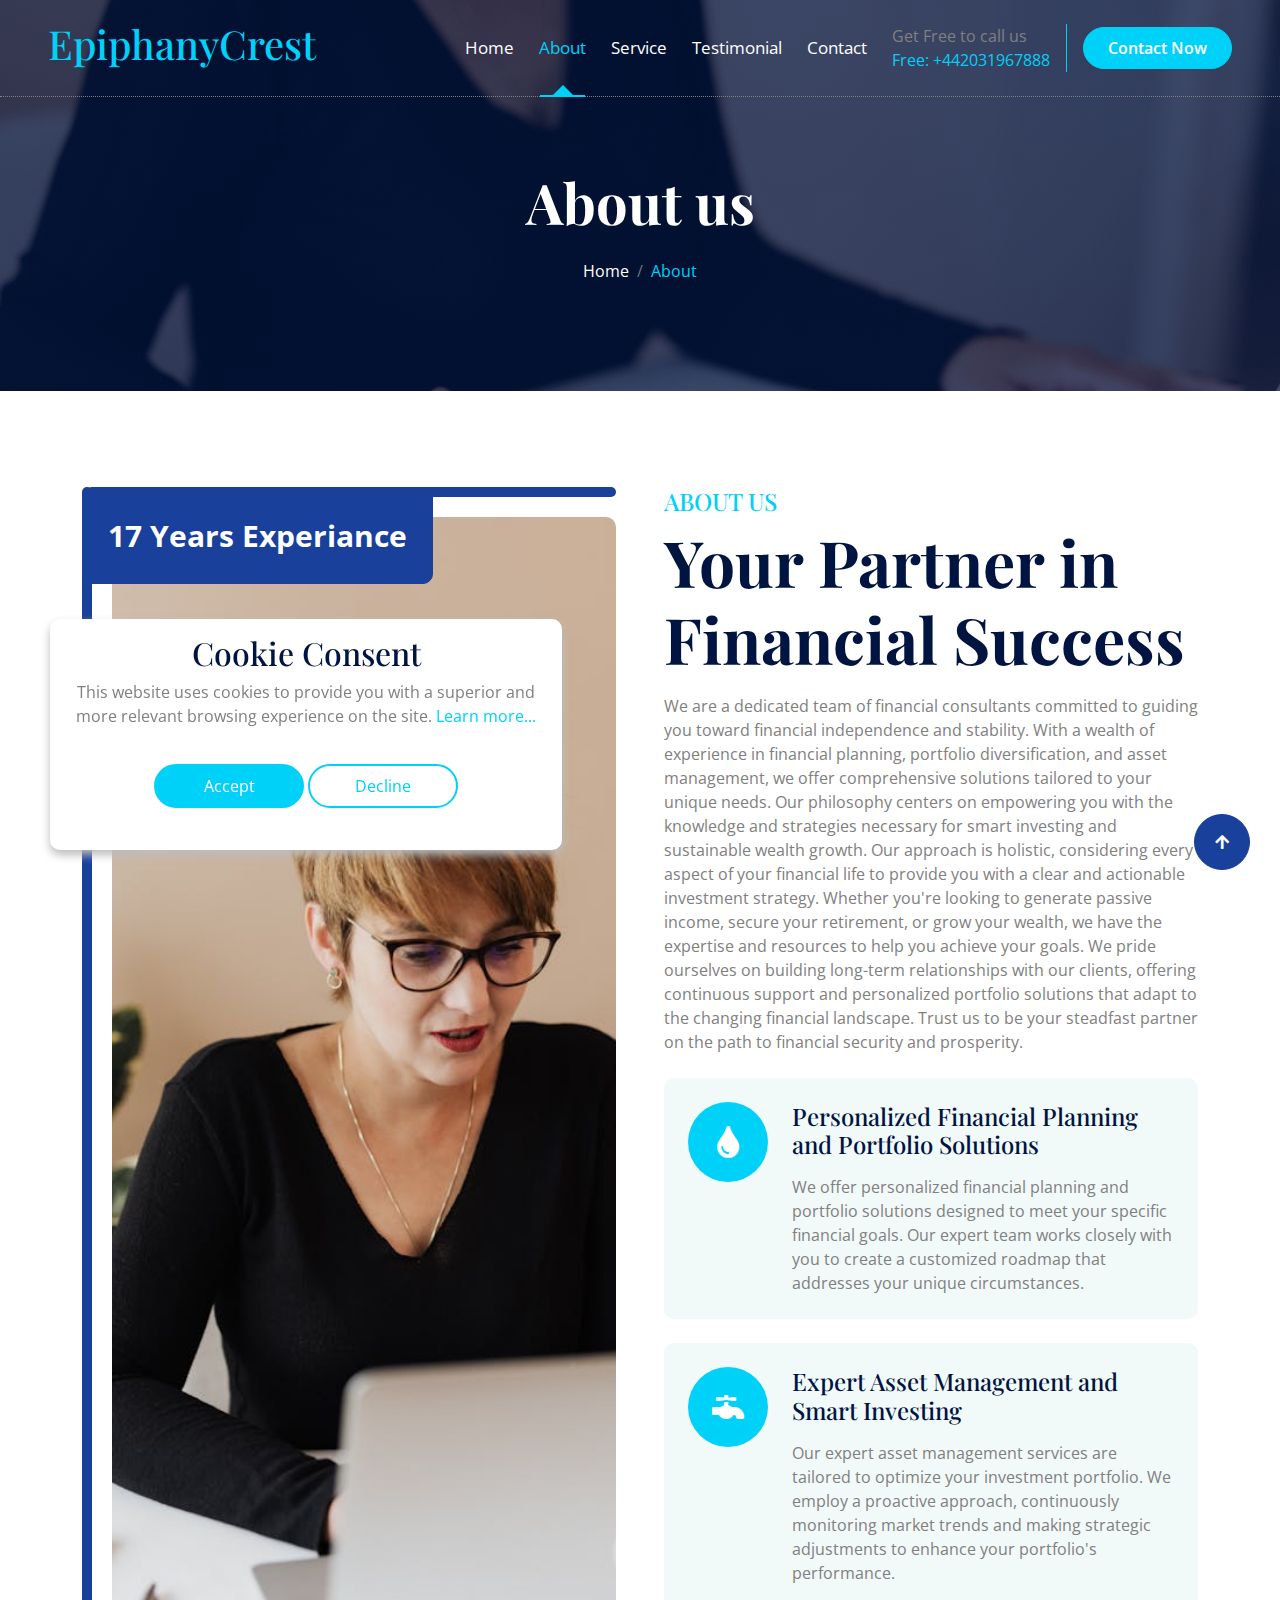
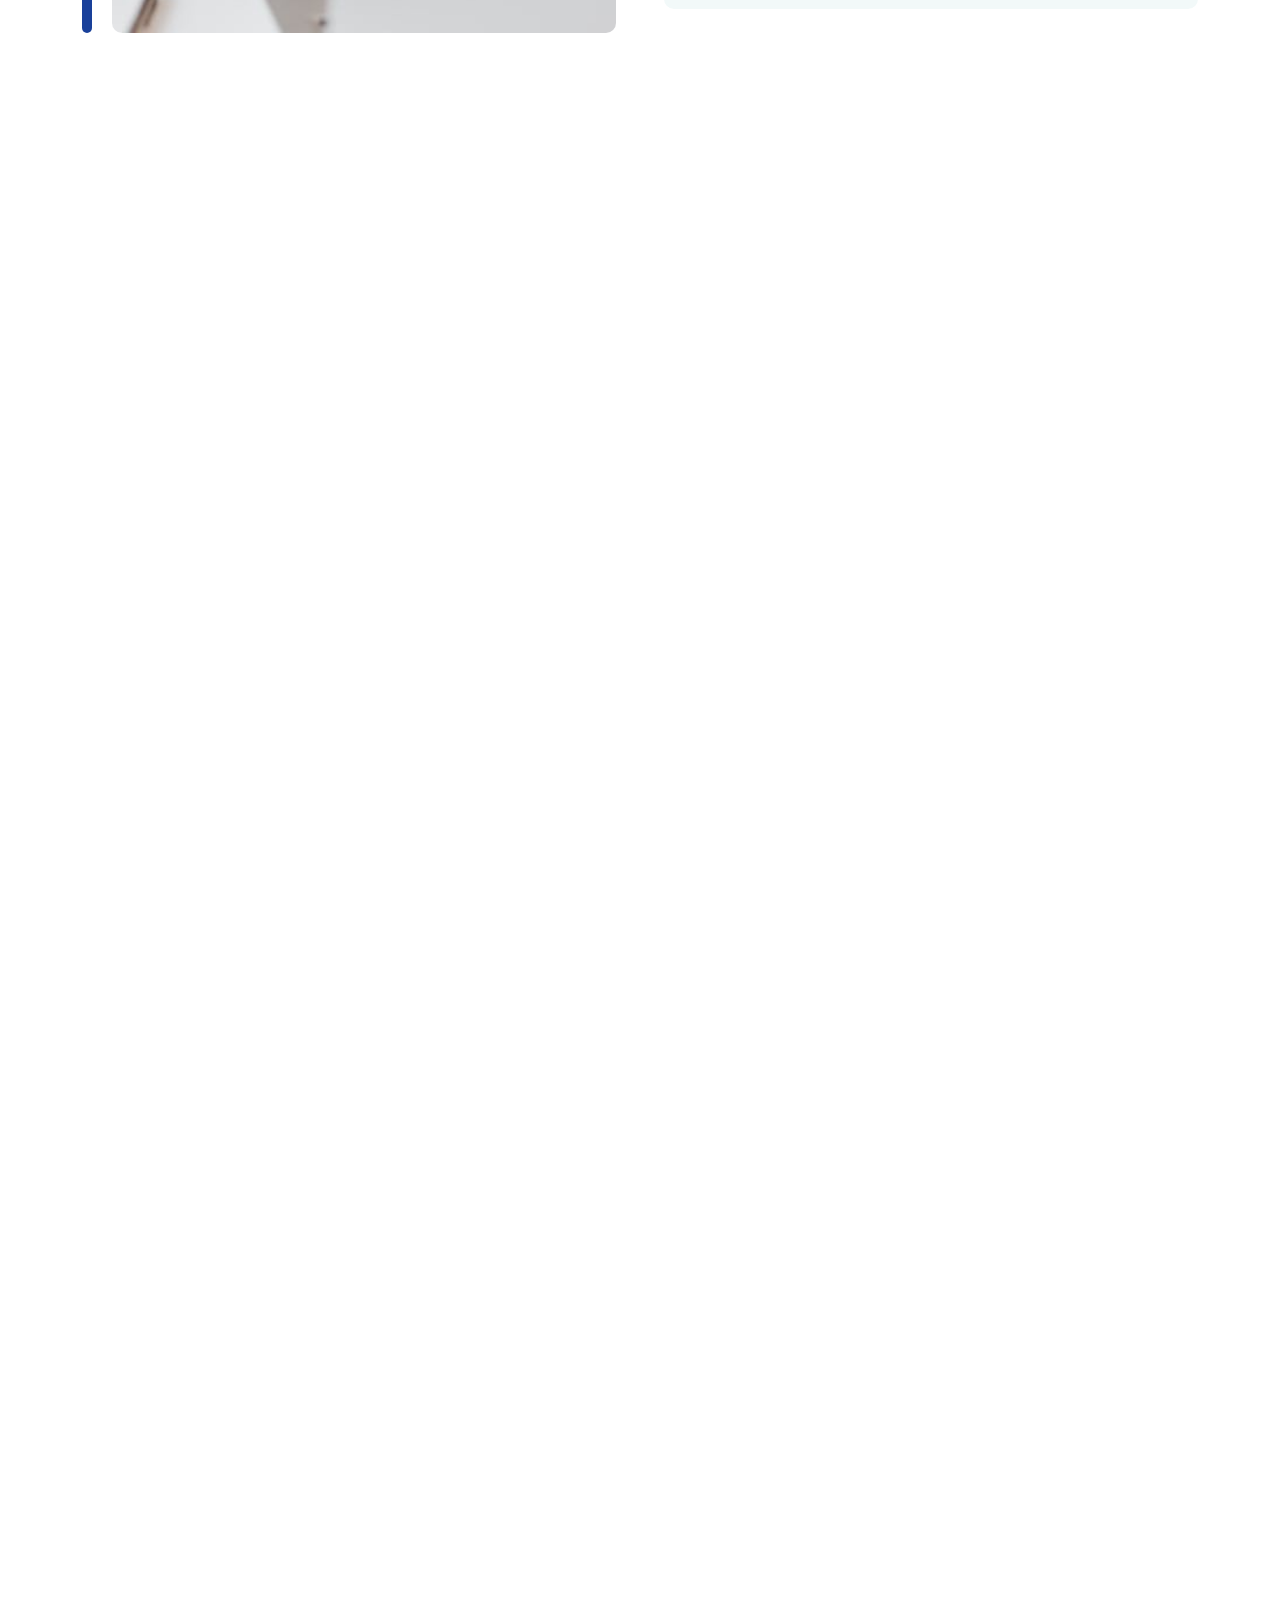
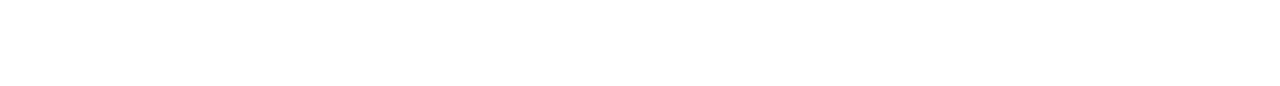
==== commit a5969843: "DONE" ====
--- a/about.html
+++ b/about.html
@@ -31,6 +31,8 @@
             href="lib/owlcarousel/assets/owl.carousel.min.css"
             rel="stylesheet"
         />
+
+        <link rel="shortcut icon" href="img/favicon.png" type="image/x-icon" />
 
         <!-- Customized Bootstrap Stylesheet -->
         <link href="css/bootstrap.min.css" rel="stylesheet" />
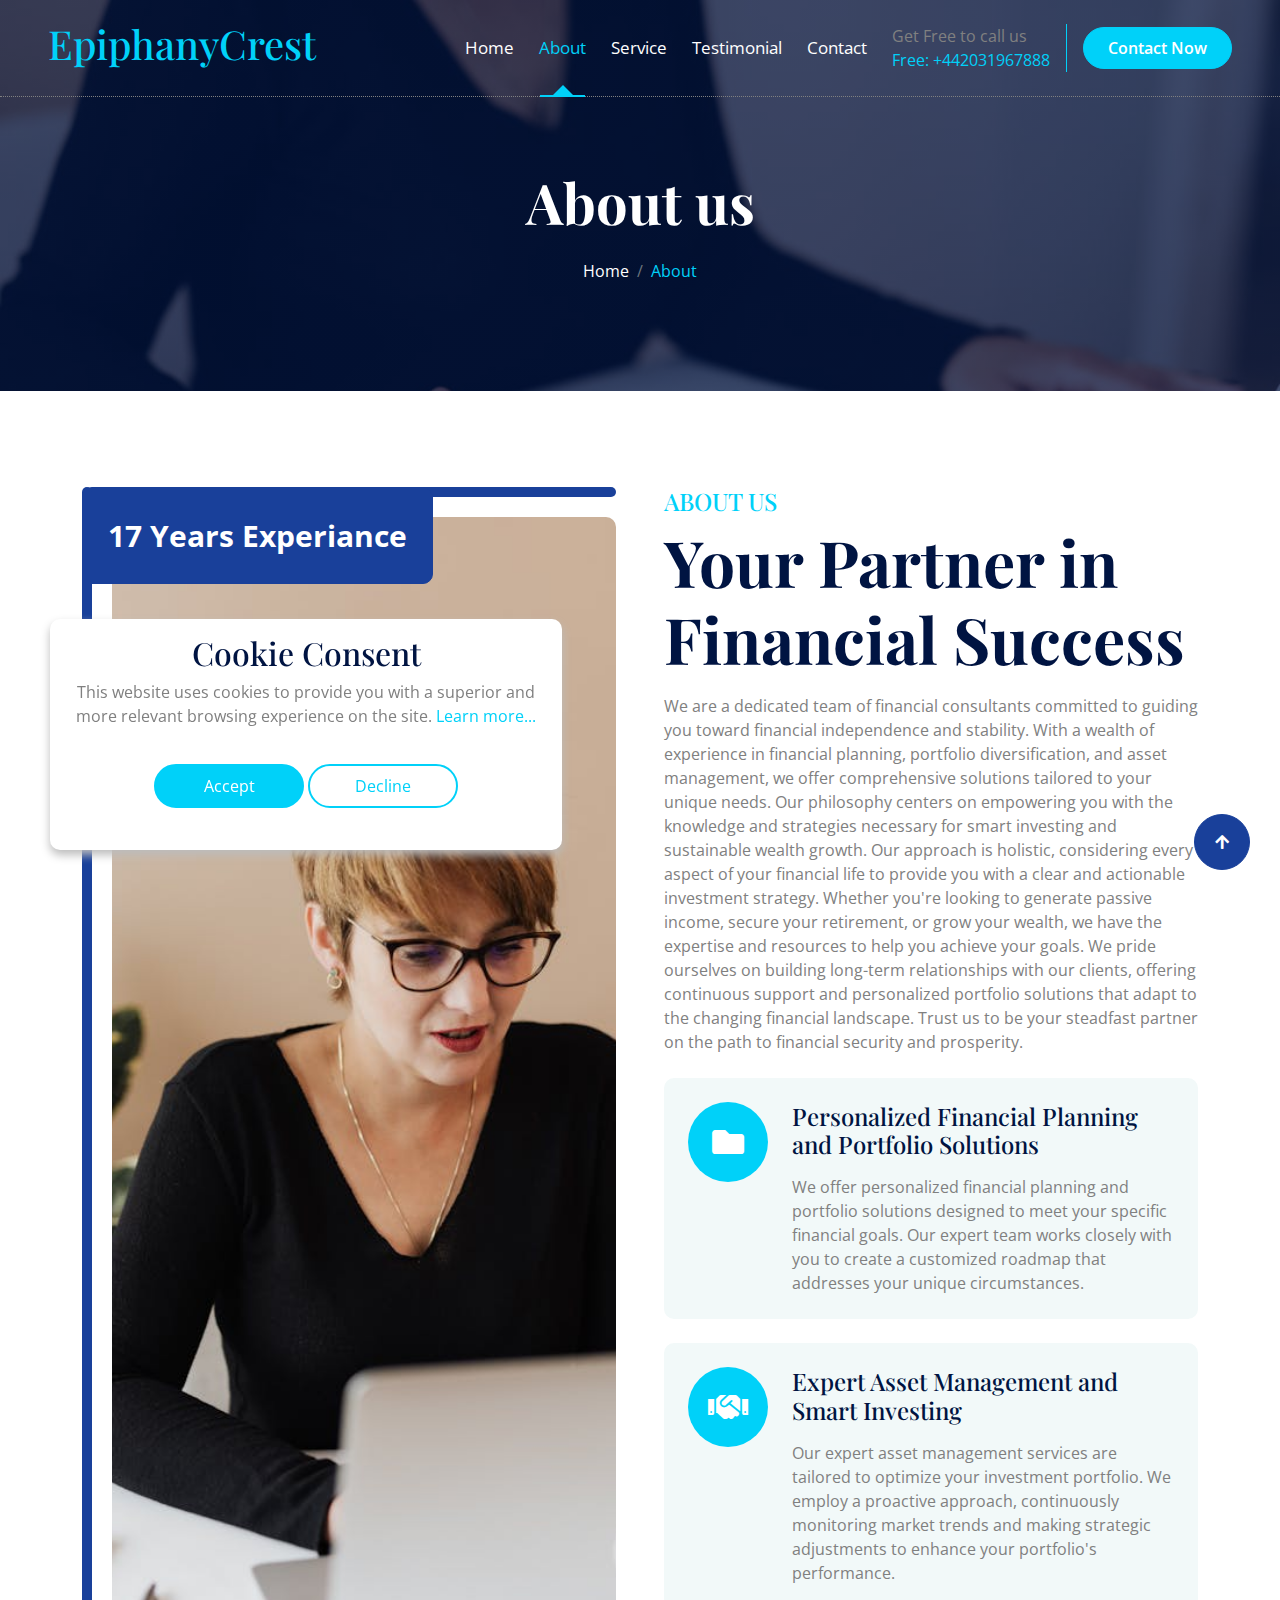
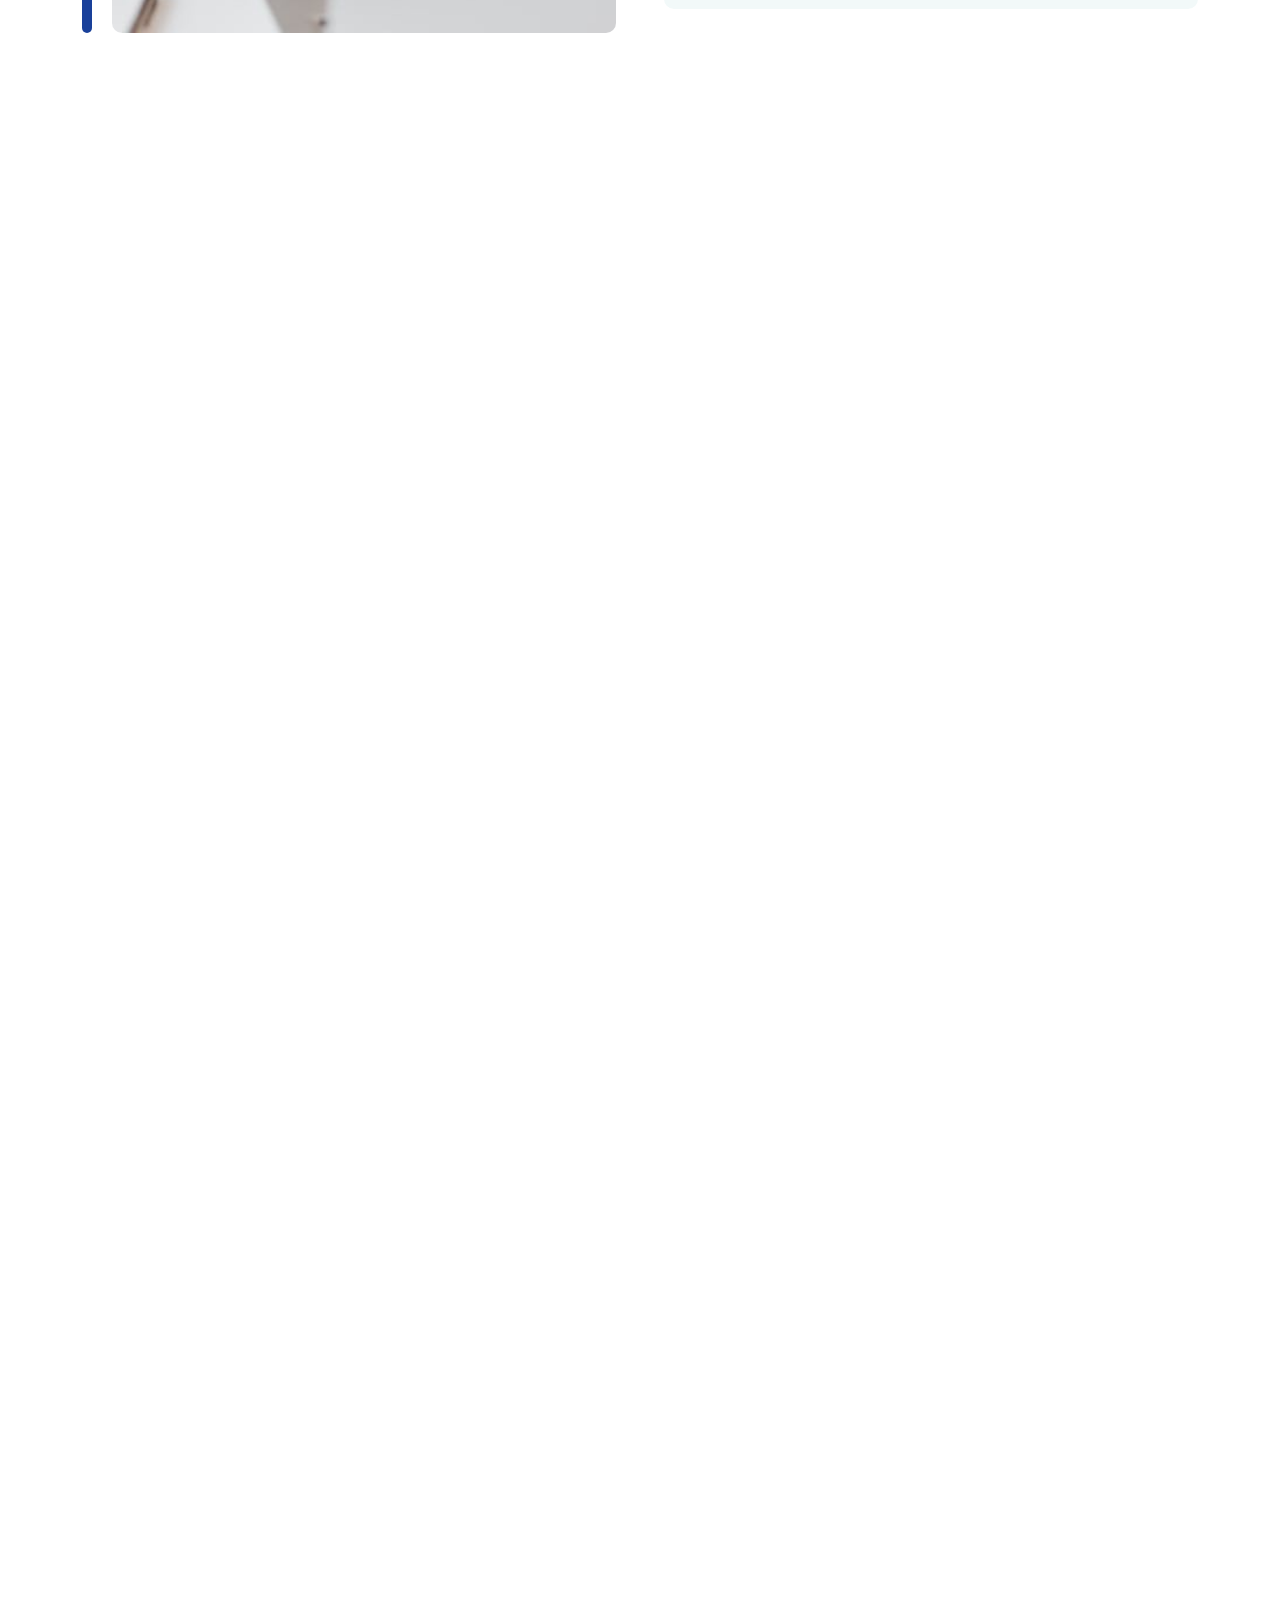
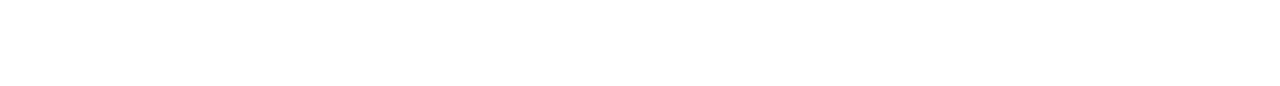
==== commit fa37df70: "FIXES" ====
--- a/about.html
+++ b/about.html
@@ -200,7 +200,7 @@
                                                     "
                                                 >
                                                     <i
-                                                        class="fas fa-tint text-white fa-2x"
+                                                        class="fas fa-solid fa-folder text-white fa-2x"
                                                     ></i>
                                                 </div>
                                             </div>
@@ -242,7 +242,7 @@
                                                     "
                                                 >
                                                     <i
-                                                        class="fas fa-faucet text-white fa-2x"
+                                                        class="fas fa-solid fa-handshake text-white fa-2x"
                                                     ></i>
                                                 </div>
                                             </div>
